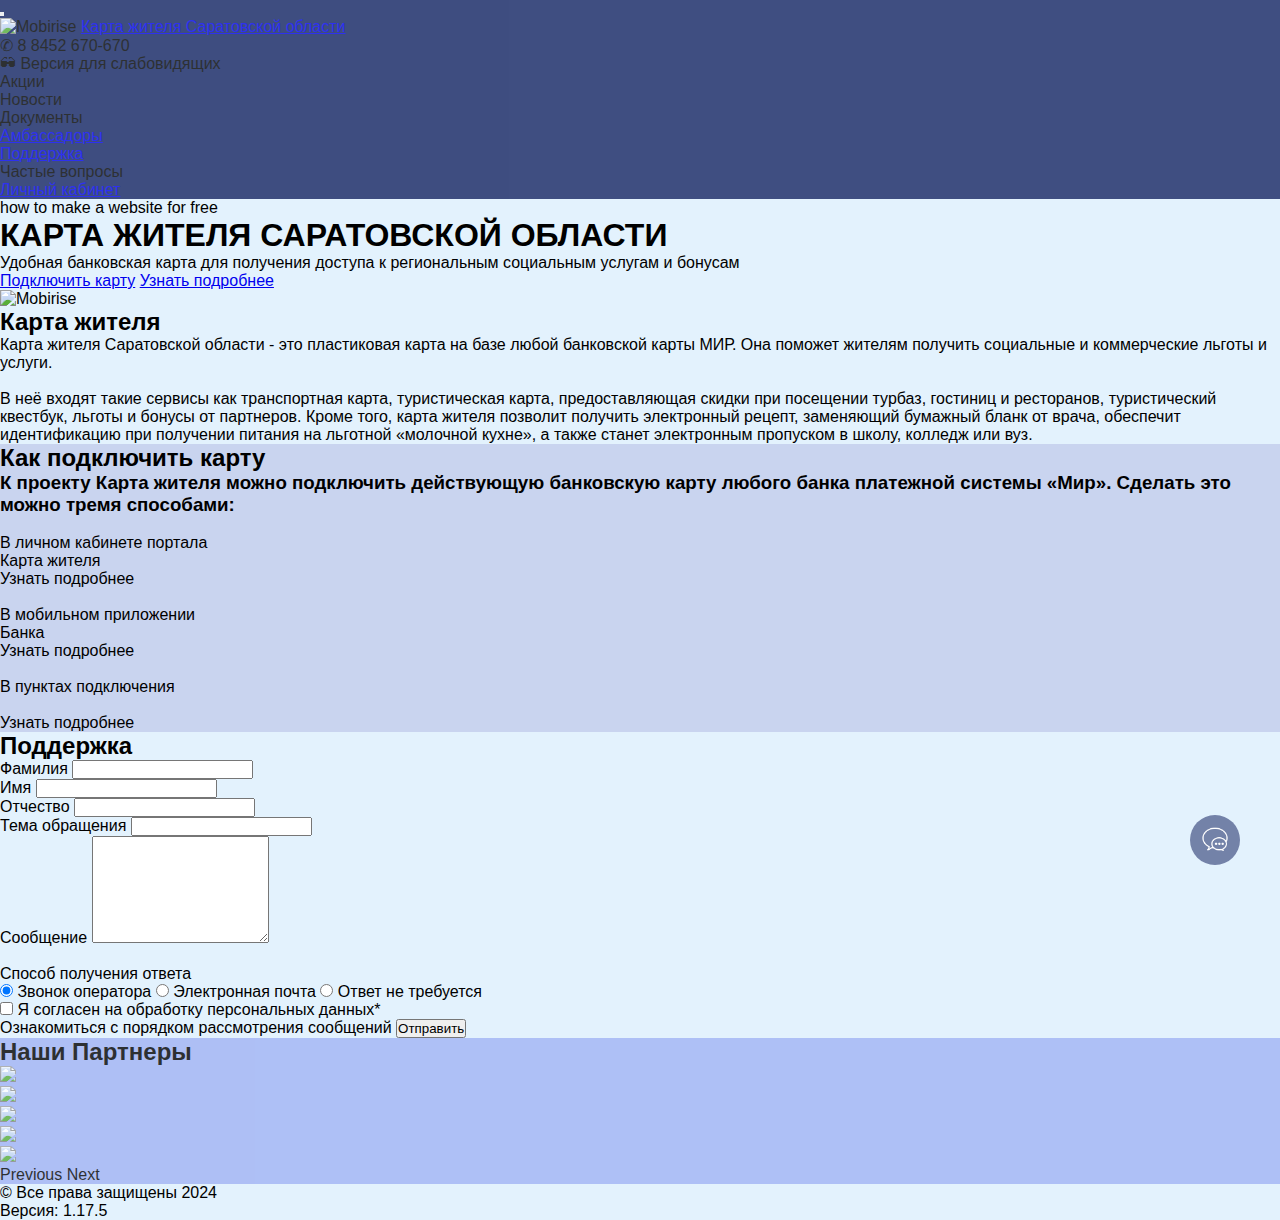
==== index.html @ f254641c "Add files via upload" ====
<!DOCTYPE html>
<html>

<head>
    <!-- Site made with Mobirise Website Builder v4.3.0, https://mobirise.com -->
    <meta charset="UTF-8">
    <meta http-equiv="X-UA-Compatible" content="IE=edge">
    <meta name="viewport" content="width=device-width, initial-scale=1">
    <link rel="shortcut icon" href="assets/images/logo2.png" type="image/x-icon">
    <meta name="description" content="">
    <title>Карта жителя Саратовской области</title>
    <link rel="stylesheet" href="assets/web/assets/mobirise-icons-bold/mobirise-icons-bold.css">
    <link rel="stylesheet" href="assets/web/assets/mobirise-icons/mobirise-icons.css">
    <link rel="stylesheet" href="assets/tether/tether.min.css">
    <link rel="stylesheet" href="assets/bootstrap/css/bootstrap.min.css">
    <link rel="stylesheet" href="assets/bootstrap/css/bootstrap-grid.min.css">
    <link rel="stylesheet" href="assets/bootstrap/css/bootstrap-reboot.min.css">
    <link rel="stylesheet" href="assets/dropdown/css/style.css">
    <link rel="stylesheet" href="assets/animate.css/animate.min.css">
    <link rel="stylesheet" href="assets/socicon/css/styles.css">
    <link rel="stylesheet" href="assets/theme/css/style.css">
    <link rel="stylesheet" href="assets/mobirise/css/mbr-additional.css" type="text/css">

    <meta charset="UTF-8">
    <meta name="viewport" content="width=device-width, initial-scale=1.0">
    <title>Document</title>
    <link rel="stylesheet" href="ChatbotStyle.css">
    <script src="ChatbotScript.js" defer></script>

</head>

<body>



    <section class="menu cid-qvQuOC5dxP" once="menu" id="menu1-d" data-rv-view="122" >


        <nav class="navbar navbar-expand beta-menu navbar-dropdown align-items-center navbar-fixed-top navbar-toggleable-sm transparent" style="opacity: 0.8; background-color: rgba(3, 18, 83, 0.918);">
            <button class="navbar-toggler navbar-toggler-right" type="button" data-toggle="collapse" data-target="#navbarSupportedContent" aria-controls="navbarSupportedContent" aria-expanded="false" aria-label="Toggle navigation">
            <div class="hamburger" >
                <span></span>
                <span></span>
                <span></span>
                <span></span>
            </div>
        </button>
            <div class="menu-logo" >
                <div class="navbar-brand">
                    <span class="navbar-logo">
                    <a>
                         <img src="assets/images/logo2.png" alt="Mobirise" media-simple="true" style="height: 3.8rem;">
                    </a>
                </span>
                    <span class="navbar-caption-wrap"><a class="navbar-caption text-white display-4" href="index.html">
                        Карта жителя Саратовской области 
                    </a></span>
                </div>
            </div>
            <div class="collapse navbar-collapse" id="navbarSupportedContent">
                <ul class="navbar-nav nav-dropdown" data-app-modern-menu="true">
                    <li class="nav-item">
                        <a class="nav-link link text-white display-4">
                        
                            ✆ 8 8452 670-670
                    </a>
                    </li>
                    <li class="nav-item">
                        <a class="nav-link link text-white display-4">
                        
                            🕶 Версия для слабовидящих
                    </a>
                    </li>
                    <li class="nav-item">
                        <a class="nav-link link text-white display-4">
                        
                        Акции
                    </a>
                    </li>
                    <li class="nav-item">
                        <a class="nav-link link text-white display-4">
                        
                        Новости
                    </a>
                    </li>


                    <li class="nav-item">
                    <a class="nav-link link text-white display-4">
                        
                        Документы
                    </a>
                    </li>
                    <li class="nav-item">
                    <a class="nav-link link text-white display-4" href="index-ambassador.html">
                        
                        Амбассадоры
                    </a>
                    </li>
                    <li class="nav-item">
                    <a class="nav-link link text-white display-4" href="index.html#form1-8">
                        
                        Поддержка
                    </a>
                    </li>
                    <li class="nav-item">
                        <a class="nav-link link text-white display-4">
                            
                            Частые вопросы
                        </a>
                        </li>

                </ul>
                <div class="navbar-buttons mbr-section-btn"><a class="btn btn-sm btn-white display-4" href="index1.html">
                    
                    Личный кабинет
                </a></div>
            </div>
        </nav>
    </section>

    <section class="engine"><a>how to make a website for free</a></section>
    <section class="cid-qvQeFy23Ch mbr-fullscreen mbr-parallax-background" id="header2-0" data-rv-view="124">



        <div class="mbr-overlay" style="opacity: 0.5; background-color: rgba(6, 28, 226, 0.295);"></div>

        <div class="container align-center">
            <div class="row justify-content-md-center">
                <div class="mbr-white col-md-10">
                    <h1 class="mbr-section-title mbr-bold pb-3 mbr-fonts-style display-1">КАРТА ЖИТЕЛЯ САРАТОВСКОЙ ОБЛАСТИ&nbsp;</h1>

                    <p class="mbr-text pb-3 mbr-fonts-style display-5">
                        Удобная банковская карта для получения доступа к региональным социальным услугам и бонусам</p>
                    <div class="mbr-section-btn"><a class="btn btn-md btn-white display-4 nav-link link" href="index.html#testimonials1-6">Подключить карту</a>
                        <a class="btn btn-md btn-white-outline display-4 nav-link link mbr-black text-white display-4" href="index.html#features1-1">Узнать подробнее</a></div>
                </div>
            </div>
        </div>

        <div class="mbr-arrow-1 hidden-sm-down " aria-hidden="true">
            <a href="#features1-1">
                <i class="mbri-down mbr-iconfont"></i>
            </a>
        </div>
    </section>

    <section class="features1 cid-qvQeKADmXz" id="features1-1" data-rv-view="127">




        <div class="container">
            <div class="media-container-row">

                <div class="card p-0 col-12 col-md-6 col-lg-6">
                    <div class="mbr-figure" style="width: 50%;"></div>
                    <img src="assets/images/marjorie-bertrand-107601-2000x3000_1.jpg" alt="Mobirise" title="" media-simple="true">
                </div>
                <div class="card-box">
                    <h2 class="card-title pt-0 mbr-fonts-style mbr-black align-center display-2"><strong>Карта жителя</strong> </h2>
                    <p class="mbr-text mbr-fonts-style display-4">
                        Карта жителя Саратовской области - это пластиковая карта на базе любой банковской карты МИР. Она поможет жителям получить социальные и коммерческие льготы и услуги.
                        <br> <br> В неё входят такие сервисы как транспортная карта, туристическая карта, предоставляющая скидки при посещении турбаз, гостиниц и ресторанов, туристический квестбук, льготы и бонусы от партнеров. Кроме того, карта жителя
                        позволит получить электронный рецепт, заменяющий бумажный бланк от врача, обеспечит идентификацию при получении питания на льготной «молочной кухне», а также станет электронным пропуском в школу, колледж или вуз.&nbsp;</p>
                </div>
            </div>



        </div>

        </div>

    </section>



    <section class="testimonials1 cid-qvQfGWW3Zl" id="testimonials1-6" data-rv-view="142" style="background-color: rgba(34, 14, 143, 0.13);">




        <div class="container" >
            <div class="media-container-row">
                <div class="title col-12 align-center">
                    <h2 class="pb-3 mbr-fonts-style display-2 text-black">
                        Как подключить карту</h2>
                    <h3 class="mbr-section-subtitle mbr-light pb-3 mbr-fonts-style display-5">К проекту <strong>Карта жителя</strong> можно подключить действующую банковскую карту любого банка платежной системы <strong>«Мир»</strong>. Сделать это можно тремя способами:</h3>
                </div>
            </div>
        </div>

        <div class="container pt-0 mt-0">
            <div class="media-container-row">
                <div class="mbr-testimonial p-3 align-center col-12 col-md-6 col-lg-4">
                    <div class="panel-item p-0">
                        <div class="card-block">
                            <div class="testimonial-photo">
                                <img src="assets/images/catarina-carvalho-344974-1000x1000.jpg" alt="" title="" media-simple="true">
                            </div>
                            <p class="mbr-text mbr-fonts-style display-7">
                                В личном кабинете портала <br> Карта жителя 
                            </p>
                        </div>
                        <div class="card-footer">
                            <div class="mbr-author-name mbr-bold mbr-fonts-style display-7">
                                Узнать подробнее
                            </div>

                        </div>
                    </div>
                </div>

                <div class="mbr-testimonial p-3 align-center col-12 col-md-6 col-lg-4">
                    <div class="panel-item p-0">
                        <div class="card-block">
                            <div class="testimonial-photo">
                                <img src="assets/images/user-review-1000x1000.jpg" alt="" title="" media-simple="true">
                            </div>
                            <p class="mbr-text mbr-fonts-style display-7">
                                В мобильном приложении <br> Банка
                            </p>
                        </div>
                        <div class="card-footer">
                            <div class="mbr-author-name mbr-bold mbr-fonts-style display-7">
                                Узнать подробнее
                            </div>

                        </div>
                    </div>
                </div>

                <div class="mbr-testimonial p-3 align-center col-12 col-md-6 col-lg-4">
                    <div class="panel-item p-0">
                        <div class="card-block">
                            <div class="testimonial-photo">
                                <img src="assets/images/user-review2-1000x1000.jpg" alt="" title="" media-simple="true">
                            </div>
                            <p class="mbr-text mbr-fonts-style display-7">
                                В пунктах подключения<br><br>
                            </p>
                        </div>
                        <div class="card-footer">
                            <div class="mbr-author-name mbr-bold mbr-fonts-style display-7">
                                Узнать подробнее
                            </div>

                        </div>
                    </div>
                </div>






            </div>
        </div>
    </section>

    

    <section class="mbr-section form1 cid-qvQfSvxWiS" id="form1-8" data-rv-view="159">




        <div class="container text-black">
            <div class="row justify-content-center">
                <div class="title col-12 col-lg-8">
                    <h2 class="mbr-section-title align-center pb-3 mbr-fonts-style display-2">
                        Поддержка
                    </h2>
                    
                </div>
            </div>
        </div>
        <div class="container text-black">
            <div class="row justify-content-center">
                <div class="media-container-column col-lg-8" data-form-type="formoid">
                    <div data-form-alert="" hidden="">Запрос успешно отправлен</div>

                    <form class="mbr-form" action="" method="post" data-form-title="Mobirise Form"><input type="hidden" data-form-email="true" value="foAAZ1PvVylaHxYQczzYYt+tTWD/7ufXgiZe5MbkmHKj92erQPnAwFxUYXC9pjjnBlz8Lazp2evtZX01Dwvw5/srW/CSHbHFmaMJntLjwTji+vuFy3jyjhgn56aHo1ak">
                        <div class="row row-sm-offset">
                            <div class="col-md-4 multi-horizontal" data-for="name">
                                <div class="form-group">
                                    <label class="form-control-label mbr-fonts-style display-7" for="name-form1-8">Фамилия</label>
                                    <input type="text" class="form-control" name="name" data-form-field="Name" required="" id="name-form1-8">
                                </div>
                            </div>
                            <div class="col-md-4 multi-horizontal" data-for="name">
                                <div class="form-group">
                                    <label class="form-control-label mbr-fonts-style display-7" for="name-form1-8">Имя</label>
                                    <input type="text" class="form-control" name="name" data-form-field="Name" required="" id="name-form1-8">
                                </div>
                            </div>
                            <div class="col-md-4 multi-horizontal" data-for="name">
                                <div class="form-group">
                                    <label class="form-control-label mbr-fonts-style display-7" for="name-form1-8">Отчество</label>
                                    <input type="text" class="form-control" name="name" data-form-field="Name" required="" id="name-form1-8">
                                </div>
                            </div>
                            <div class="col-md-4 multi-horizontal" data-for="name">
                                <div class="form-group">
                                    <label class="form-control-label mbr-fonts-style display-7" for="name-form1-8">Тема обращения</label>
                                    <input type="text" class="form-control" name="name" data-form-field="Name" required="" id="name-form1-8">
                                </div>
                            </div>
                            
                            

                        </div>
                        <div class="form-group" data-for="message">
                            <label class="form-control-label mbr-fonts-style display-7" for="message-form1-8">Сообщение</label>
                            <textarea type="text" class="form-control" name="message" rows="7" data-form-field="Message" id="message-form1-8"></textarea>
                        </div>
                        <p class="mbr-text mbr-fonts-style display-7 ">
                            <br>Способ получения ответа 
                        </p>
                        <!--<div class="col-md-4 multi-horizontal" data-for="email">
                            <div class="form-group">
                                <label class="form-control-label mbr-fonts-style display-7" for="email-form1-8">e-mail</label>
                                <input type="email" class="form-control" name="email" data-form-field="Email" required="" id="email-form1-8">
                            </div>
                        </div>-->
                        
                        
                        <div class="form_radio">
                                
                            <input id="radio-1" type="radio" name="radio" value="1" checked>
                            <label for="radio-1 mbr-text mbr-fonts-style display-7 col-lg-8 font-style: normal font-weight: 400">Звонок оператора</label>
                        
                            
                            <input id="radio-2" type="radio" name="radio" value="2">
                            <label for="radio-2">Электронная почта</label>
                        
                            <input id="radio-3" type="radio" name="radio" value="3">
                            <label for="radio-3">Ответ не требуется</label>
                        </div>
                        <input type="checkbox" class="custom-checkbox" id="happy" name="happy" value="yes">
                        
                        
                        <label for="happy">Я согласен на обработку персональных данных*<br>
                            Ознакомиться с порядком рассмотрения сообщений</label>

                            
                        <span class="input-group-btn">
                            <button href="" type="submit" class="btn btn-primary btn-form display-4">Отправить</button>
                        </span>


                    </form>
                </div>
            </div>
        </div>
    </section>

    <section class="clients cid-qvQfKA3Kov" id="clients-7" style="opacity: 0.8; background-color: rgba(6, 28, 226, 0.295);">



        <div class="container mb-5">
            <div class="media-container-row">
                <div class="col-12 align-center">
                    <h2 class="mbr-section-title pb-3 mbr-fonts-style display-2 text-black" > 
                        Наши <strong>Партнеры</strong></h2>
                    
                </div>
            </div>
        </div>

        <div class="container">
            <div class="carousel slide" data-ride="carousel" role="listbox">
                <div class="carousel-inner" data-visible="5">





                    <div class="carousel-item ">
                        <div class="media-container-row">
                            <div class="col-md-12">
                                <div class="wrap-img ">
                                    <img src="assets/images/1.png" class="img-responsive clients-img" media-simple="true">
                                </div>
                            </div>
                        </div>
                    </div>
                    <div class="carousel-item ">
                        <div class="media-container-row">
                            <div class="col-md-12">
                                <div class="wrap-img ">
                                    <img src="assets/images/2.png" class="img-responsive clients-img" media-simple="true">
                                </div>
                            </div>
                        </div>
                    </div>
                    <div class="carousel-item ">
                        <div class="media-container-row">
                            <div class="col-md-12">
                                <div class="wrap-img ">
                                    <img src="assets/images/3.png" class="img-responsive clients-img" media-simple="true">
                                </div>
                            </div>
                        </div>
                    </div>
                    <div class="carousel-item ">
                        <div class="media-container-row">
                            <div class="col-md-12">
                                <div class="wrap-img ">
                                    <img src="assets/images/4.png" class="img-responsive clients-img" media-simple="true">
                                </div>
                            </div>
                        </div>
                    </div>
                    <div class="carousel-item ">
                        <div class="media-container-row">
                            <div class="col-md-12">
                                <div class="wrap-img ">
                                    <img src="assets/images/5.png" class="img-responsive clients-img" media-simple="true">
                                </div>
                            </div>
                        </div>
                    </div>
                </div>
                <div class="carousel-controls">
                    <a data-app-prevent-settings="" class="carousel-control carousel-control-prev" role="button" data-slide="prev">
                        <span aria-hidden="true" class="mbri-left mbr-iconfont"></span>
                        <span class="sr-only">Previous</span>
                    </a>
                    <a data-app-prevent-settings="" class="carousel-control carousel-control-next" role="button" data-slide="next">
                        <span aria-hidden="true" class="mbri-right mbr-iconfont"></span>
                        <span class="sr-only">Next</span>
                    </a>
                </div>
            </div>
        </div>
    </section>

    
    <section once="" class="cid-qvQfX8F0kh" id="footer6-a" data-rv-view="167">





        <div class="container">
            <div class="media-container-row align-center mbr-white">
                <div class="col-12">
                    <p class="mbr-text mb-0 mbr-fonts-style display-7">
                        © Все права защищены 2024
                        <br>Версия: 1.17.5
                    </p>
                </div>
            </div>
        </div>
    </section>


    <script src="assets/web/assets/jquery/jquery.min.js"></script>
    <script src="assets/tether/tether.min.js"></script>
    <script src="assets/popper/popper.min.js"></script>
    <script src="assets/bootstrap/js/bootstrap.min.js"></script>
    <script src="assets/dropdown/js/script.min.js"></script>
    <script src="assets/touch-swipe/jquery.touch-swipe.min.js"></script>
    <script src="assets/viewport-checker/jquery.viewportchecker.js"></script>
    <script src="assets/smooth-scroll/smooth-scroll.js"></script>
    <script src="assets/bootstrap-carousel-swipe/bootstrap-carousel-swipe.js"></script>
    <script src="assets/social-likes/social-likes.js"></script>
    <script src="assets/jarallax/jarallax.min.js"></script>
    <script src="assets/theme/js/script.js"></script>
    <script src="assets/formoid/formoid.min.js"></script>


    <input name="animation" type="hidden">

    <button class="chatbot-toggler">
        <span class="material-symbols-outlined-1">
            <img src="иконка_сообщения.png" alt="">
        </span>
        <span class="material-symbols-outlined-1">
            <img src="крестик.png" alt="">
        </span>
    </button>
    <div class="chatbot">
        <header>
            <h4>Chatbot</h4>
            <span class="close-btn material-symbols-outlined-1">
                <img src="стрелка.png" alt="">
                
            </span>
        </header>
        <ul class="chatbox">
            <li class="chat incoming">
                <span class="material-symbols-outlined">
                    <img src="бот.png" alt="">
                </span>
                <p class="p">
                    Привет!
                    <br><span>Я - чат-бот помощник Карты жителя Саратовской области.</span>
                    <br><span>Ты можешь задать мне эти вопросы и я с радостью отвечу на каждый из них:</span>
                    <br><span class="v1">1. Что такое карта жителя?</span>
                    <br><span class="v2">2. Как оформить карту жителя?</span>
                    <br><span class="v3">3. Что такое амбассадорство?</span>
                    <br><span class="v4">4. Что такое квестбук?</span>
                    <br><span class="v5">5. Что такое система челленджей?</span>
                    <br><span class="v6">6. Как войти в личный кабинет?</span>
                    <br><span class="v7">7. Что делать если не получается войти в систему?</span>
                    <br><span class="v8">8. Где посмотеть мой рейтинг в амбассадорах?</span>
                    <br><span class="v9s">9. Как добавить свой маршрут на квестбук?</span> <br>
                </p>
            </li>
        </ul>
        <div class="chat-input">
            <textarea placeholder="Введите сообщения..." required></textarea>
            <span class="send-btn" class="material-symbols-outlined">
                <img src="самолетик.png" alt="">
                send
            </span>
        </div>
    </div>
</body>

</html>
---- ChatbotStyle.css ----
* {
    margin: 0;
    padding: 0;
    box-sizing: border-box;
    font-family: "Poppins", sans-serif;
}

body {
    background-color: #E3F2FD;
}

.chatbot-toggler {
    position: fixed;
    right: 40px;
    bottom: 35px;
    height: 50px;
    width: 50px;
    background: #03125380;
    color: #fff;
    align-items: center;
    display: flex;
    justify-content: center;
    border: none;
    outline: none;
    cursor: pointer;
    border-radius: 50%;
    transition: all 0.2s ease;
}

.show-chatbot .chatbot-toggler {
    transform: rotate(90deg);
}

.chatbot-toggler span {
    position: absolute;
}

.show-chatbot .chatbot-toggler span:first-child,
.chatbot-toggler span:last-child {
    opacity: 0;
}

.show-chatbot .chatbot-toggler span:last-child {
    opacity: 1;
}

.chatbot {
    position: fixed;
    right: 40px;
    bottom: 100px;
    width: 400px;
    transform: scale(0.5);
    opacity: 0;
    pointer-events: none;
    overflow: hidden;
    background: #fff;
    border-radius: 15px;
    transform-origin: bottom right;
    box-shadow: 0 0 128px 0 rgda(0, 0, 0, 0.1), 0 32px 64px -48px rgba(0, 0, 0, 0.5);
    transition: all 0.1s ease;
}

.show-chatbot .chatbot {
    transform: scale(1);
    opacity: 1;
    pointer-events: auto;
}

.chatbot header {
    background: #031253b0;
    padding: 16px 0;
    text-align: center;
    position: relative;
}

.chatbot header h4 {
    color: #fff;
    font-size: 1.4rem;
}

.chatbot header span {
    position: absolute;
    right: 20px;
    top: 50%;
    color: #fff;
    cursor: pointer;
    display: none;
    transform: translateY(-50%);
}

.chatbot .chatbox {
    height: 400px;
    overflow-y: auto;
    padding: 30px 20px 100px;
}

.chatbot .chat {
    display: flex;
}

.chatbox .incoming span {
    height: 32px;
    width: 32px;
    color: #080000;
    align-self: flex-end;
    background: #f2f2f2;
    text-align: center;
    line-height: 32px;
    border-radius: 4px;
    margin: 0 10px 7px 0;
}

.chatbox .outgoing {
    margin: 20px 0;
    justify-content: flex-end;
}

.chatbot .chat p {
    color: #fff;
    max-width: 75%;
    white-space: pre-wrap;
    font-size: 0.95rem;
    padding: 12px 16px;
    border-radius: 10px 10px 0 10px;
    background: #031253b0;
}

.chatbot .chat p.error {
    color: #721c24;
    background: #f8d7da;
}

.chatbox .incoming p {
    color: #000;
    background: #f2f2f2;
    border-radius: 10px 10px 10px 0;
}

.chatbot .chat-input {
    position: absolute;
    bottom: 0;
    width: 100%;
    display: flex;
    gap: 5px;
    background: #fff;
    padding: 5px 20px;
    border-top: 1px solid #ccc;
}

.material-symbols-outlined img {
    background-color: #031253b0;
    width: 30px;
    height: 30px;
}

.material-symbols-outlined-1 img {
    width: 30px;
    height: 30px;
}

.chat-input textarea {
    height: 55px;
    width: 100%;
    border: none;
    outline: none;
    max-height: 180px;
    font-size: 0.95rem;
    resize: none;
    padding: 16px 15px 16px 0;
}

.chat-input span {
    align-self: flex-end;
    height: 55px;
    line-height: 55px;
    color: #a0abddb0;
    font-size: 1.35rem;
    cursor: pointer;
    visibility: hidden;
}

.chat-input textarea:valid~span {
    visibility: visible;
}

.chatbot header span {
    display: block;
}

@media(max-width: 490px) {
    .chatbot {
        right: 0;
        bottom: 0;
        width: 100%;
        height: 100%;
        border-radius: 0;
    }
    .chatbot .chatbox {
        height: 90%;
    }
    .chatbot header span {
        display: block;
    }
}
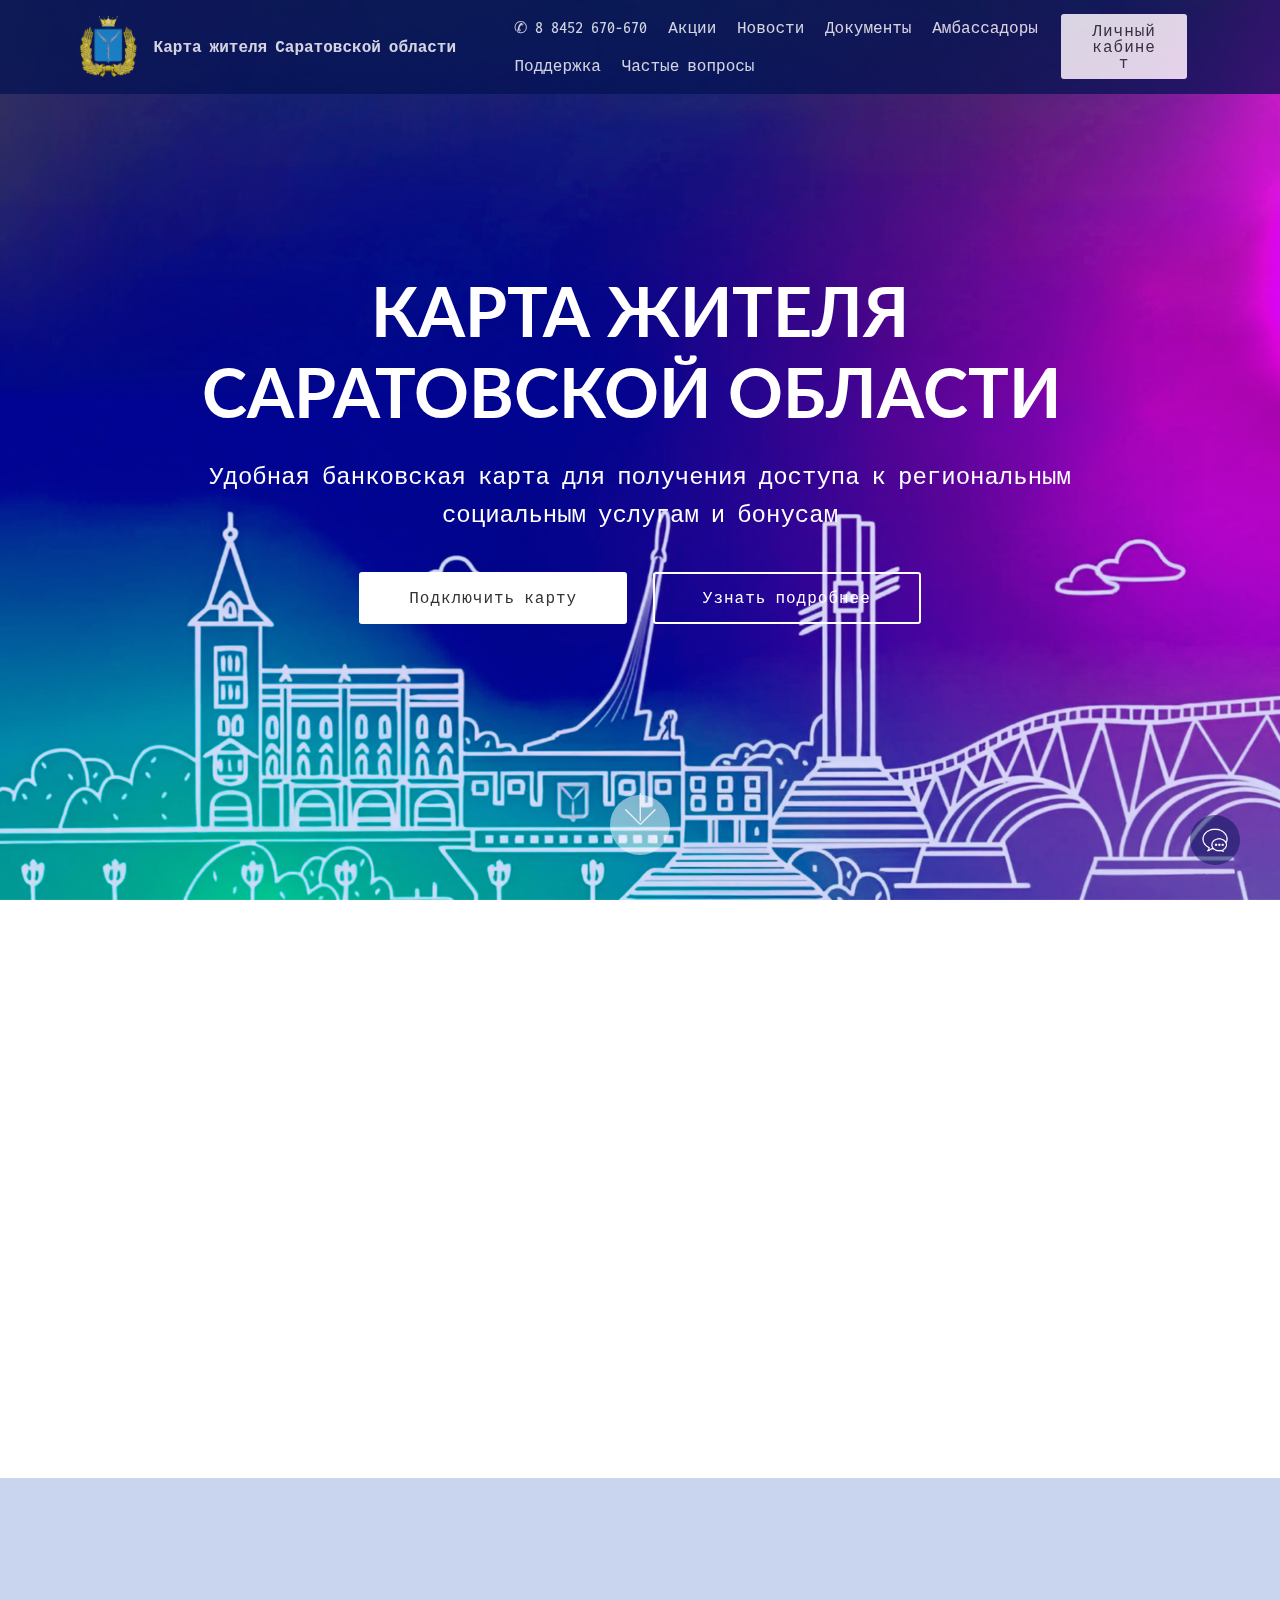
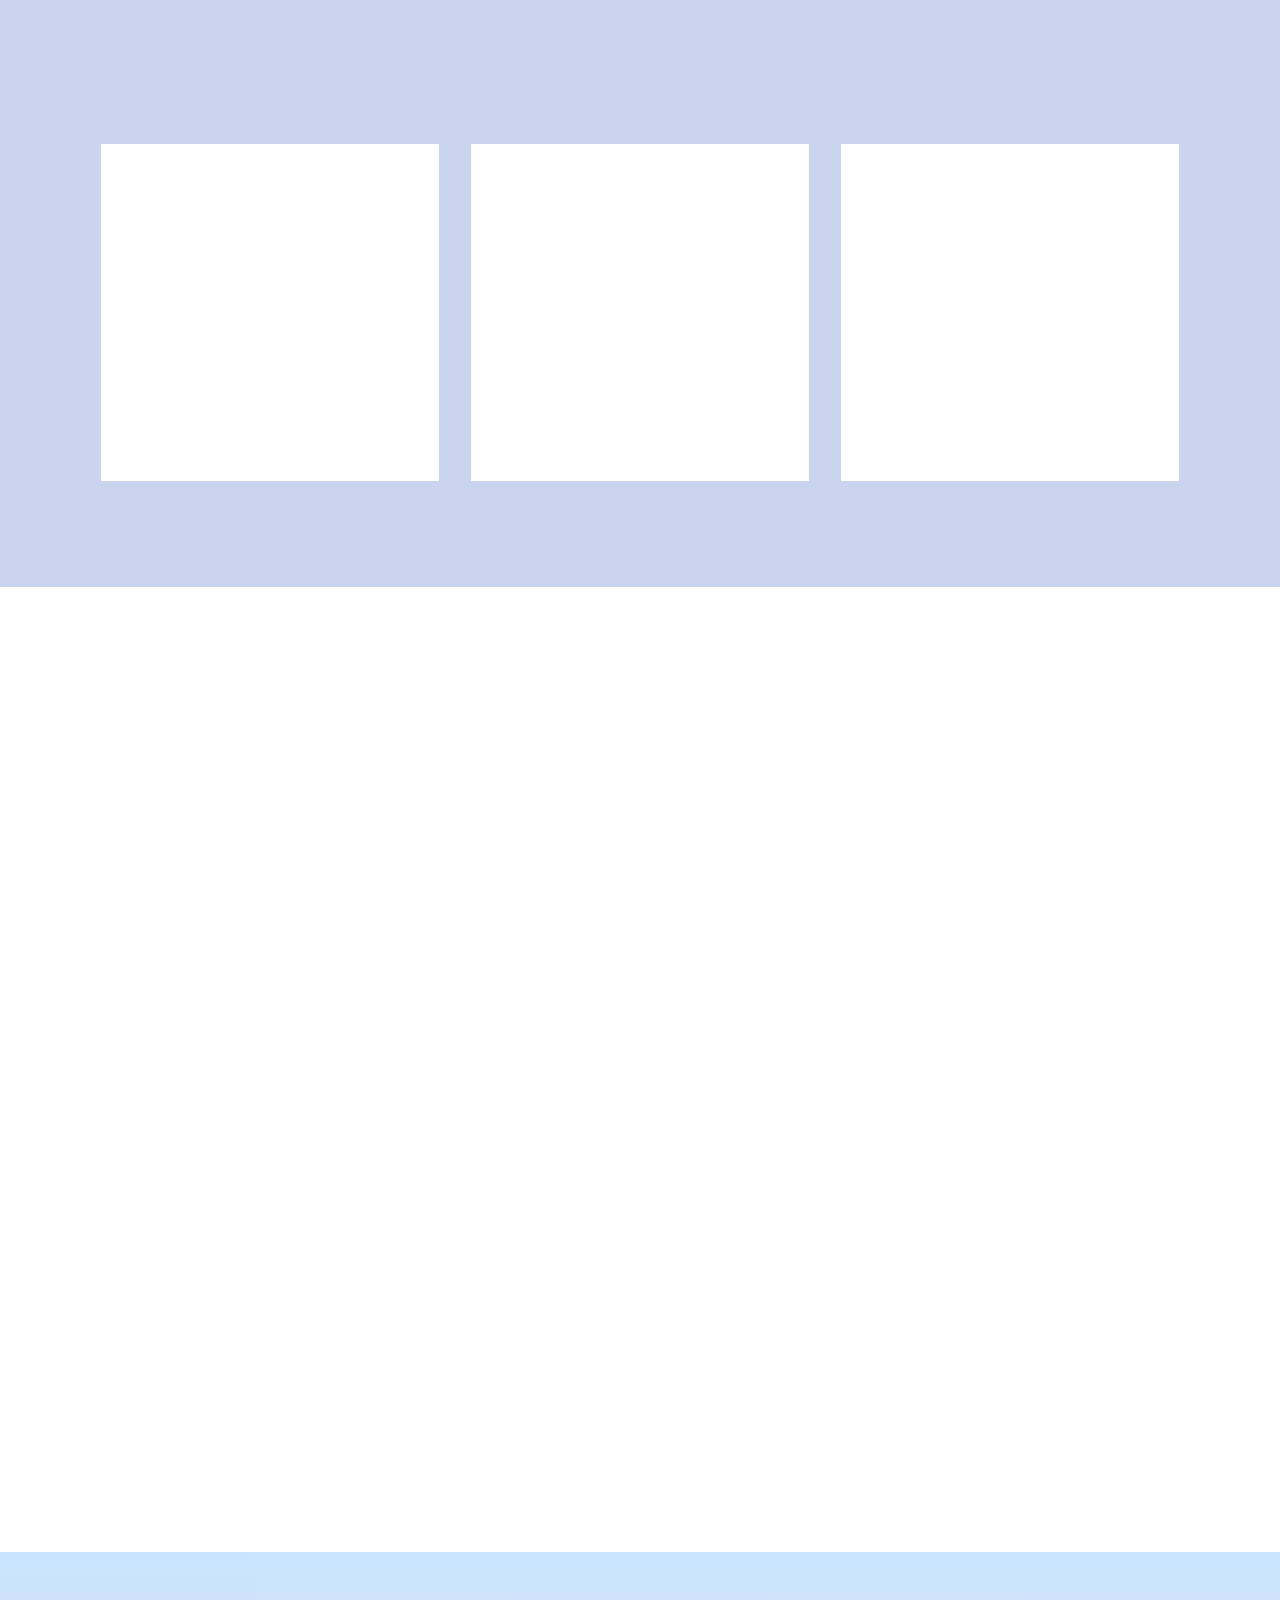
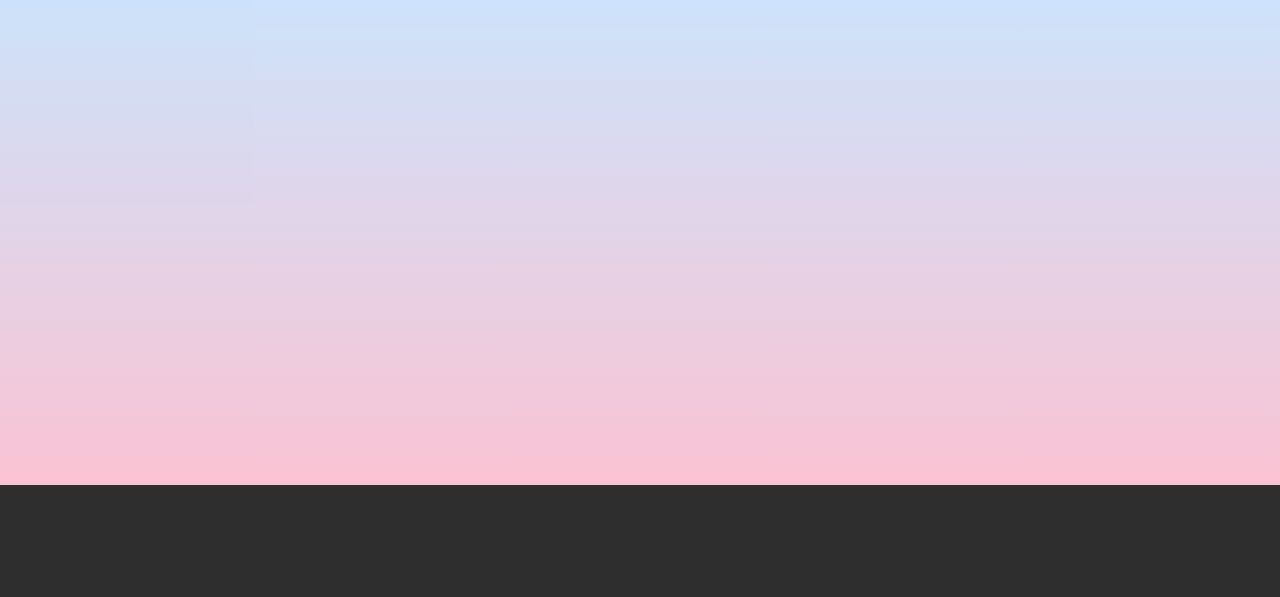
==== commit 17b198ac: "Add files via upload" ====
--- a/index.html
+++ b/index.html
@@ -63,12 +63,6 @@
                         <a class="nav-link link text-white display-4">
                         
                             ✆ 8 8452 670-670
-                    </a>
-                    </li>
-                    <li class="nav-item">
-                        <a class="nav-link link text-white display-4">
-                        
-                            🕶 Версия для слабовидящих
                     </a>
                     </li>
                     <li class="nav-item">
--- a/assets/web/assets/mobirise-icons-bold/mobirise-icons-bold.css
+++ b/assets/web/assets/mobirise-icons-bold/mobirise-icons-bold.css
@@ -0,0 +1,476 @@
+@font-face {
+  font-family: 'mobirise-icons-bold';
+  src:  url('mobirise-icons-bold.eot?m1l4yr');
+  src:  url('mobirise-icons-bold.eot?m1l4yr#iefix') format('embedded-opentype'),
+    url('mobirise-icons-bold.ttf?m1l4yr') format('truetype'),
+    url('mobirise-icons-bold.woff?m1l4yr') format('woff'),
+    url('mobirise-icons-bold.svg?m1l4yr#mobirise-icons-bold') format('svg');
+  font-weight: normal;
+  font-style: normal;
+}
+
+[class^="mbrib-"], [class*="mbrib-"] {
+  /* use !important to prevent issues with browser extensions that change fonts */
+  font-family: 'mobirise-icons-bold' !important;
+  speak: none;
+  font-style: normal;
+  font-weight: normal;
+  font-variant: normal;
+  text-transform: none;
+  line-height: 1;
+
+  /* Better Font Rendering =========== */
+  -webkit-font-smoothing: antialiased;
+  -moz-osx-font-smoothing: grayscale;
+}
+
+.mbrib-add-submenu:before {
+  content: "\e900";
+}
+.mbrib-alert:before {
+  content: "\e901";
+}
+.mbrib-align-center:before {
+  content: "\e902";
+}
+.mbrib-align-justify:before {
+  content: "\e903";
+}
+.mbrib-align-left:before {
+  content: "\e904";
+}
+.mbrib-align-right:before {
+  content: "\e905";
+}
+.mbrib-android:before {
+  content: "\e906";
+}
+.mbrib-apple:before {
+  content: "\e907";
+}
+.mbrib-arrow-down:before {
+  content: "\e908";
+}
+.mbrib-arrow-next:before {
+  content: "\e909";
+}
+.mbrib-arrow-prev:before {
+  content: "\e90a";
+}
+.mbrib-arrow-up:before {
+  content: "\e90b";
+}
+.mbrib-bold:before {
+  content: "\e90c";
+}
+.mbrib-bookmark:before {
+  content: "\e90d";
+}
+.mbrib-bootstrap:before {
+  content: "\e90e";
+}
+.mbrib-briefcase:before {
+  content: "\e90f";
+}
+.mbrib-browse:before {
+  content: "\e910";
+}
+.mbrib-bulleted-list:before {
+  content: "\e911";
+}
+.mbrib-calendar:before {
+  content: "\e912";
+}
+.mbrib-camera:before {
+  content: "\e913";
+}
+.mbrib-cart-add:before {
+  content: "\e914";
+}
+.mbrib-cart-full:before {
+  content: "\e915";
+}
+.mbrib-cash:before {
+  content: "\e916";
+}
+.mbrib-change-style:before {
+  content: "\e917";
+}
+.mbrib-chat:before {
+  content: "\e918";
+}
+.mbrib-clock:before {
+  content: "\e919";
+}
+.mbrib-close:before {
+  content: "\e91a";
+}
+.mbrib-cloud:before {
+  content: "\e91b";
+}
+.mbrib-code:before {
+  content: "\e91c";
+}
+.mbrib-contact-form:before {
+  content: "\e91d";
+}
+.mbrib-credit-card:before {
+  content: "\e91e";
+}
+.mbrib-cursor-click:before {
+  content: "\e91f";
+}
+.mbrib-cust-feedback:before {
+  content: "\e920";
+}
+.mbrib-database:before {
+  content: "\e921";
+}
+.mbrib-delivery:before {
+  content: "\e922";
+}
+.mbrib-desktop:before {
+  content: "\e923";
+}
+.mbrib-devices:before {
+  content: "\e924";
+}
+.mbrib-down:before {
+  content: "\e925";
+}
+.mbrib-download:before {
+  content: "\e926";
+}
+.mbrib-drag-n-drop:before {
+  content: "\e927";
+}
+.mbrib-drag-n-drop2:before {
+  content: "\e928";
+}
+.mbrib-edit:before {
+  content: "\e929";
+}
+.mbrib-edit2:before {
+  content: "\e92a";
+}
+.mbrib-error:before {
+  content: "\e92b";
+}
+.mbrib-extension:before {
+  content: "\e92c";
+}
+.mbrib-features:before {
+  content: "\e92d";
+}
+.mbrib-file:before {
+  content: "\e92e";
+}
+.mbrib-flag:before {
+  content: "\e92f";
+}
+.mbrib-folder:before {
+  content: "\e930";
+}
+.mbrib-gift:before {
+  content: "\e931";
+}
+.mbrib-github:before {
+  content: "\e932";
+}
+.mbrib-globe-2:before {
+  content: "\e933";
+}
+.mbrib-globe:before {
+  content: "\e934";
+}
+.mbrib-growing-chart:before {
+  content: "\e935";
+}
+.mbrib-hearth:before {
+  content: "\e936";
+}
+.mbrib-help:before {
+  content: "\e937";
+}
+.mbrib-home:before {
+  content: "\e938";
+}
+.mbrib-hot-cup:before {
+  content: "\e939";
+}
+.mbrib-idea:before {
+  content: "\e93a";
+}
+.mbrib-image-gallery:before {
+  content: "\e93b";
+}
+.mbrib-image-slider:before {
+  content: "\e93c";
+}
+.mbrib-info:before {
+  content: "\e93d";
+}
+.mbrib-italic:before {
+  content: "\e93e";
+}
+.mbrib-key:before {
+  content: "\e93f";
+}
+.mbrib-laptop:before {
+  content: "\e940";
+}
+.mbrib-layers:before {
+  content: "\e941";
+}
+.mbrib-left-right:before {
+  content: "\e942";
+}
+.mbrib-left:before {
+  content: "\e943";
+}
+.mbrib-letter:before {
+  content: "\e944";
+}
+.mbrib-like:before {
+  content: "\e945";
+}
+.mbrib-link:before {
+  content: "\e946";
+}
+.mbrib-lock:before {
+  content: "\e947";
+}
+.mbrib-login:before {
+  content: "\e948";
+}
+.mbrib-logout:before {
+  content: "\e949";
+}
+.mbrib-magic-stick:before {
+  content: "\e94a";
+}
+.mbrib-map-pin:before {
+  content: "\e94b";
+}
+.mbrib-menu:before {
+  content: "\e94c";
+}
+.mbrib-mobile:before {
+  content: "\e94d";
+}
+.mbrib-mobile2:before {
+  content: "\e94e";
+}
+.mbrib-mobirise:before {
+  content: "\e94f";
+}
+.mbrib-more-horizontal:before {
+  content: "\e950";
+}
+.mbrib-more-vertical:before {
+  content: "\e951";
+}
+.mbrib-music:before {
+  content: "\e952";
+}
+.mbrib-new-file:before {
+  content: "\e953";
+}
+.mbrib-numbered-list:before {
+  content: "\e954";
+}
+.mbrib-opened-folder:before {
+  content: "\e955";
+}
+.mbrib-pages:before {
+  content: "\e956";
+}
+.mbrib-paper-plane:before {
+  content: "\e957";
+}
+.mbrib-paperclip:before {
+  content: "\e958";
+}
+.mbrib-photo:before {
+  content: "\e959";
+}
+.mbrib-photos:before {
+  content: "\e95a";
+}
+.mbrib-pin:before {
+  content: "\e95b";
+}
+.mbrib-play:before {
+  content: "\e95c";
+}
+.mbrib-plus:before {
+  content: "\e95d";
+}
+.mbrib-preview:before {
+  content: "\e95e";
+}
+.mbrib-print:before {
+  content: "\e95f";
+}
+.mbrib-protect:before {
+  content: "\e960";
+}
+.mbrib-question:before {
+  content: "\e961";
+}
+.mbrib-quote-left:before {
+  content: "\e962";
+}
+.mbrib-quote-right:before {
+  content: "\e963";
+}
+.mbrib-redo:before {
+  content: "\e964";
+}
+.mbrib-refresh:before {
+  content: "\e965";
+}
+.mbrib-responsive:before {
+  content: "\e966";
+}
+.mbrib-right:before {
+  content: "\e967";
+}
+.mbrib-rocket:before {
+  content: "\e968";
+}
+.mbrib-sad-face:before {
+  content: "\e969";
+}
+.mbrib-sale:before {
+  content: "\e96a";
+}
+.mbrib-save:before {
+  content: "\e96b";
+}
+.mbrib-search:before {
+  content: "\e96c";
+}
+.mbrib-setting:before {
+  content: "\e96d";
+}
+.mbrib-setting2:before {
+  content: "\e96e";
+}
+.mbrib-setting3:before {
+  content: "\e96f";
+}
+.mbrib-share:before {
+  content: "\e970";
+}
+.mbrib-shopping-bag:before {
+  content: "\e971";
+}
+.mbrib-shopping-basket:before {
+  content: "\e972";
+}
+.mbrib-shopping-cart:before {
+  content: "\e973";
+}
+.mbrib-sites:before {
+  content: "\e974";
+}
+.mbrib-smile-face:before {
+  content: "\e975";
+}
+.mbrib-speed:before {
+  content: "\e976";
+}
+.mbrib-star:before {
+  content: "\e977";
+}
+.mbrib-success:before {
+  content: "\e978";
+}
+.mbrib-sun:before {
+  content: "\e979";
+}
+.mbrib-sun2:before {
+  content: "\e97a";
+}
+.mbrib-tablet-vertical:before {
+  content: "\e97b";
+}
+.mbrib-tablet:before {
+  content: "\e97c";
+}
+.mbrib-target:before {
+  content: "\e97d";
+}
+.mbrib-timer:before {
+  content: "\e97e";
+}
+.mbrib-to-ftp:before {
+  content: "\e97f";
+}
+.mbrib-to-local-drive:before {
+  content: "\e980";
+}
+.mbrib-touch-swipe:before {
+  content: "\e981";
+}
+.mbrib-touch:before {
+  content: "\e982";
+}
+.mbrib-trash:before {
+  content: "\e983";
+}
+.mbrib-underline:before {
+  content: "\e984";
+}
+.mbrib-undo:before {
+  content: "\e985";
+}
+.mbrib-unlink:before {
+  content: "\e986";
+}
+.mbrib-unlock:before {
+  content: "\e987";
+}
+.mbrib-up-down:before {
+  content: "\e988";
+}
+.mbrib-up:before {
+  content: "\e989";
+}
+.mbrib-update:before {
+  content: "\e98a";
+}
+.mbrib-upload:before {
+  content: "\e98b";
+}
+.mbrib-user:before {
+  content: "\e98c";
+}
+.mbrib-user2:before {
+  content: "\e98d";
+}
+.mbrib-users:before {
+  content: "\e98e";
+}
+.mbrib-video-play:before {
+  content: "\e98f";
+}
+.mbrib-video:before {
+  content: "\e990";
+}
+.mbrib-watch:before {
+  content: "\e991";
+}
+.mbrib-website-theme:before {
+  content: "\e992";
+}
+.mbrib-wifi:before {
+  content: "\e993";
+}
+.mbrib-windows:before {
+  content: "\e994";
+}
+.mbrib-zoom-out:before {
+  content: "\e995";
+}
--- a/assets/web/assets/mobirise-icons/mobirise-icons.css
+++ b/assets/web/assets/mobirise-icons/mobirise-icons.css
@@ -0,0 +1,476 @@
+@font-face {
+  font-family: 'MobiriseIcons';
+  src:  url('mobirise-icons.eot?spat4u');
+  src:  url('mobirise-icons.eot?spat4u#iefix') format('embedded-opentype'),
+    url('mobirise-icons.ttf?spat4u') format('truetype'),
+    url('mobirise-icons.woff?spat4u') format('woff'),
+    url('mobirise-icons.svg?spat4u#MobiriseIcons') format('svg');
+  font-weight: normal;
+  font-style: normal;
+}
+
+[class^="mbri-"], [class*=" mbri-"] {
+  /* use !important to prevent issues with browser extensions that change fonts */
+  font-family: MobiriseIcons !important;
+  speak: none;
+  font-style: normal;
+  font-weight: normal;
+  font-variant: normal;
+  text-transform: none;
+  line-height: 1;
+
+  /* Better Font Rendering =========== */
+  -webkit-font-smoothing: antialiased;
+  -moz-osx-font-smoothing: grayscale;
+}
+
+.mbri-add-submenu:before {
+  content: "\e900";
+}
+.mbri-alert:before {
+  content: "\e901";
+}
+.mbri-align-center:before {
+  content: "\e902";
+}
+.mbri-align-justify:before {
+  content: "\e903";
+}
+.mbri-align-left:before {
+  content: "\e904";
+}
+.mbri-align-right:before {
+  content: "\e905";
+}
+.mbri-android:before {
+  content: "\e906";
+}
+.mbri-apple:before {
+  content: "\e907";
+}
+.mbri-arrow-down:before {
+  content: "\e908";
+}
+.mbri-arrow-next:before {
+  content: "\e909";
+}
+.mbri-arrow-prev:before {
+  content: "\e90a";
+}
+.mbri-arrow-up:before {
+  content: "\e90b";
+}
+.mbri-bold:before {
+  content: "\e90c";
+}
+.mbri-bookmark:before {
+  content: "\e90d";
+}
+.mbri-bootstrap:before {
+  content: "\e90e";
+}
+.mbri-briefcase:before {
+  content: "\e90f";
+}
+.mbri-browse:before {
+  content: "\e910";
+}
+.mbri-bulleted-list:before {
+  content: "\e911";
+}
+.mbri-calendar:before {
+  content: "\e912";
+}
+.mbri-camera:before {
+  content: "\e913";
+}
+.mbri-cart-add:before {
+  content: "\e914";
+}
+.mbri-cart-full:before {
+  content: "\e915";
+}
+.mbri-cash:before {
+  content: "\e916";
+}
+.mbri-change-style:before {
+  content: "\e917";
+}
+.mbri-chat:before {
+  content: "\e918";
+}
+.mbri-clock:before {
+  content: "\e919";
+}
+.mbri-close:before {
+  content: "\e91a";
+}
+.mbri-cloud:before {
+  content: "\e91b";
+}
+.mbri-code:before {
+  content: "\e91c";
+}
+.mbri-contact-form:before {
+  content: "\e91d";
+}
+.mbri-credit-card:before {
+  content: "\e91e";
+}
+.mbri-cursor-click:before {
+  content: "\e91f";
+}
+.mbri-cust-feedback:before {
+  content: "\e920";
+}
+.mbri-database:before {
+  content: "\e921";
+}
+.mbri-delivery:before {
+  content: "\e922";
+}
+.mbri-desktop:before {
+  content: "\e923";
+}
+.mbri-devices:before {
+  content: "\e924";
+}
+.mbri-down:before {
+  content: "\e925";
+}
+.mbri-download:before {
+  content: "\e989";
+}
+.mbri-drag-n-drop:before {
+  content: "\e927";
+}
+.mbri-drag-n-drop2:before {
+  content: "\e928";
+}
+.mbri-edit:before {
+  content: "\e929";
+}
+.mbri-edit2:before {
+  content: "\e92a";
+}
+.mbri-error:before {
+  content: "\e92b";
+}
+.mbri-extension:before {
+  content: "\e92c";
+}
+.mbri-features:before {
+  content: "\e92d";
+}
+.mbri-file:before {
+  content: "\e92e";
+}
+.mbri-flag:before {
+  content: "\e92f";
+}
+.mbri-folder:before {
+  content: "\e930";
+}
+.mbri-gift:before {
+  content: "\e931";
+}
+.mbri-github:before {
+  content: "\e932";
+}
+.mbri-globe:before {
+  content: "\e933";
+}
+.mbri-globe-2:before {
+  content: "\e934";
+}
+.mbri-growing-chart:before {
+  content: "\e935";
+}
+.mbri-hearth:before {
+  content: "\e936";
+}
+.mbri-help:before {
+  content: "\e937";
+}
+.mbri-home:before {
+  content: "\e938";
+}
+.mbri-hot-cup:before {
+  content: "\e939";
+}
+.mbri-idea:before {
+  content: "\e93a";
+}
+.mbri-image-gallery:before {
+  content: "\e93b";
+}
+.mbri-image-slider:before {
+  content: "\e93c";
+}
+.mbri-info:before {
+  content: "\e93d";
+}
+.mbri-italic:before {
+  content: "\e93e";
+}
+.mbri-key:before {
+  content: "\e93f";
+}
+.mbri-laptop:before {
+  content: "\e940";
+}
+.mbri-layers:before {
+  content: "\e941";
+}
+.mbri-left-right:before {
+  content: "\e942";
+}
+.mbri-left:before {
+  content: "\e943";
+}
+.mbri-letter:before {
+  content: "\e944";
+}
+.mbri-like:before {
+  content: "\e945";
+}
+.mbri-link:before {
+  content: "\e946";
+}
+.mbri-lock:before {
+  content: "\e947";
+}
+.mbri-login:before {
+  content: "\e948";
+}
+.mbri-logout:before {
+  content: "\e949";
+}
+.mbri-magic-stick:before {
+  content: "\e94a";
+}
+.mbri-map-pin:before {
+  content: "\e94b";
+}
+.mbri-menu:before {
+  content: "\e94c";
+}
+.mbri-mobile:before {
+  content: "\e94d";
+}
+.mbri-mobile2:before {
+  content: "\e94e";
+}
+.mbri-mobirise:before {
+  content: "\e94f";
+}
+.mbri-more-horizontal:before {
+  content: "\e950";
+}
+.mbri-more-vertical:before {
+  content: "\e951";
+}
+.mbri-music:before {
+  content: "\e952";
+}
+.mbri-new-file:before {
+  content: "\e953";
+}
+.mbri-numbered-list:before {
+  content: "\e954";
+}
+.mbri-opened-folder:before {
+  content: "\e955";
+}
+.mbri-pages:before {
+  content: "\e956";
+}
+.mbri-paper-plane:before {
+  content: "\e957";
+}
+.mbri-paperclip:before {
+  content: "\e958";
+}
+.mbri-photo:before {
+  content: "\e959";
+}
+.mbri-photos:before {
+  content: "\e95a";
+}
+.mbri-pin:before {
+  content: "\e95b";
+}
+.mbri-play:before {
+  content: "\e95c";
+}
+.mbri-plus:before {
+  content: "\e95d";
+}
+.mbri-preview:before {
+  content: "\e95e";
+}
+.mbri-print:before {
+  content: "\e95f";
+}
+.mbri-protect:before {
+  content: "\e960";
+}
+.mbri-question:before {
+  content: "\e961";
+}
+.mbri-quote-left:before {
+  content: "\e962";
+}
+.mbri-quote-right:before {
+  content: "\e963";
+}
+.mbri-refresh:before {
+  content: "\e964";
+}
+.mbri-responsive:before {
+  content: "\e965";
+}
+.mbri-right:before {
+  content: "\e966";
+}
+.mbri-rocket:before {
+  content: "\e967";
+}
+.mbri-sad-face:before {
+  content: "\e968";
+}
+.mbri-sale:before {
+  content: "\e969";
+}
+.mbri-save:before {
+  content: "\e96a";
+}
+.mbri-search:before {
+  content: "\e96b";
+}
+.mbri-setting:before {
+  content: "\e96c";
+}
+.mbri-setting2:before {
+  content: "\e96d";
+}
+.mbri-setting3:before {
+  content: "\e96e";
+}
+.mbri-share:before {
+  content: "\e96f";
+}
+.mbri-shopping-bag:before {
+  content: "\e970";
+}
+.mbri-shopping-basket:before {
+  content: "\e971";
+}
+.mbri-shopping-cart:before {
+  content: "\e972";
+}
+.mbri-sites:before {
+  content: "\e973";
+}
+.mbri-smile-face:before {
+  content: "\e974";
+}
+.mbri-speed:before {
+  content: "\e975";
+}
+.mbri-star:before {
+  content: "\e976";
+}
+.mbri-success:before {
+  content: "\e977";
+}
+.mbri-sun:before {
+  content: "\e978";
+}
+.mbri-sun2:before {
+  content: "\e979";
+}
+.mbri-tablet:before {
+  content: "\e97a";
+}
+.mbri-tablet-vertical:before {
+  content: "\e97b";
+}
+.mbri-target:before {
+  content: "\e97c";
+}
+.mbri-timer:before {
+  content: "\e97d";
+}
+.mbri-to-ftp:before {
+  content: "\e97e";
+}
+.mbri-to-local-drive:before {
+  content: "\e97f";
+}
+.mbri-touch-swipe:before {
+  content: "\e980";
+}
+.mbri-touch:before {
+  content: "\e981";
+}
+.mbri-trash:before {
+  content: "\e982";
+}
+.mbri-underline:before {
+  content: "\e983";
+}
+.mbri-unlink:before {
+  content: "\e984";
+}
+.mbri-unlock:before {
+  content: "\e985";
+}
+.mbri-up-down:before {
+  content: "\e986";
+}
+.mbri-up:before {
+  content: "\e987";
+}
+.mbri-update:before {
+  content: "\e988";
+}
+.mbri-upload:before {
+ content: "\e926"; 
+}
+.mbri-user:before {
+  content: "\e98a";
+}
+.mbri-user2:before {
+  content: "\e98b";
+}
+.mbri-users:before {
+  content: "\e98c";
+}
+.mbri-video:before {
+  content: "\e98d";
+}
+.mbri-video-play:before {
+  content: "\e98e";
+}
+.mbri-watch:before {
+  content: "\e98f";
+}
+.mbri-website-theme:before {
+  content: "\e990";
+}
+.mbri-wifi:before {
+  content: "\e991";
+}
+.mbri-windows:before {
+  content: "\e992";
+}
+.mbri-zoom-out:before {
+  content: "\e993";
+}
+.mbri-redo:before {
+  content: "\e994";
+}
+.mbri-undo:before {
+  content: "\e995";
+}
--- a/assets/dropdown/css/style.css
+++ b/assets/dropdown/css/style.css
@@ -0,0 +1,265 @@
+.navbar-dropdown {
+  left: 0;
+  padding: 0;
+  position: absolute;
+  right: 0;
+  top: 0;
+  transition: all 0.45s ease;
+  z-index: 1030;
+  background: #282828; }
+  .navbar-dropdown .navbar-logo {
+    margin-right: 0.8rem;
+    transition: margin 0.3s ease-in-out;
+    vertical-align: middle; }
+    .navbar-dropdown .navbar-logo img {
+      height: 3.125rem;
+      transition: all 0.3s ease-in-out; }
+    .navbar-dropdown .navbar-logo.mbr-iconfont {
+      font-size: 3.125rem;
+      line-height: 3.125rem; }
+  .navbar-dropdown .navbar-caption {
+    font-weight: 700;
+    white-space: normal;
+    vertical-align: -4px;
+    line-height: 3.125rem !important; }
+    .navbar-dropdown .navbar-caption, .navbar-dropdown .navbar-caption:hover {
+      color: inherit;
+      text-decoration: none; }
+  .navbar-dropdown .mbr-iconfont + .navbar-caption {
+    vertical-align: -1px; }
+  .navbar-dropdown.navbar-fixed-top {
+    position: fixed; }
+  .navbar-dropdown .navbar-brand span {
+    vertical-align: -4px; }
+  .navbar-dropdown.bg-color.transparent {
+    background: none; }
+  .navbar-dropdown.navbar-short .navbar-brand {
+    padding: 0.625rem 0; }
+    .navbar-dropdown.navbar-short .navbar-brand span {
+      vertical-align: -1px; }
+  .navbar-dropdown.navbar-short .navbar-caption {
+    line-height: 2.375rem !important;
+    vertical-align: -2px; }
+  .navbar-dropdown.navbar-short .navbar-logo {
+    margin-right: 0.5rem; }
+    .navbar-dropdown.navbar-short .navbar-logo img {
+      height: 2.375rem; }
+    .navbar-dropdown.navbar-short .navbar-logo.mbr-iconfont {
+      font-size: 2.375rem;
+      line-height: 2.375rem; }
+  .navbar-dropdown.navbar-short .mbr-table-cell {
+    height: 3.625rem; }
+  .navbar-dropdown .navbar-close {
+    left: 0.6875rem;
+    position: fixed;
+    top: 0.75rem;
+    z-index: 1000; }
+  .navbar-dropdown .hamburger-icon {
+    content: "";
+    display: inline-block;
+    vertical-align: middle;
+    width: 16px;
+    -webkit-box-shadow: 0 -6px 0 1px #282828,0 0 0 1px #282828,0 6px 0 1px #282828;
+    -moz-box-shadow: 0 -6px 0 1px #282828,0 0 0 1px #282828,0 6px 0 1px #282828;
+    box-shadow: 0 -6px 0 1px #282828,0 0 0 1px #282828,0 6px 0 1px #282828; }
+
+.dropdown-menu .dropdown-toggle[data-toggle="dropdown-submenu"]::after {
+  border-bottom: 0.35em solid transparent;
+  border-left: 0.35em solid;
+  border-right: 0;
+  border-top: 0.35em solid transparent;
+  margin-left: 0.3rem; }
+
+.dropdown-menu .dropdown-item:focus {
+  outline: 0; }
+
+.nav-dropdown {
+  font-size: 0.75rem;
+  font-weight: 500;
+  height: auto !important; }
+  .nav-dropdown .nav-btn {
+    padding-left: 1rem; }
+  .nav-dropdown .link {
+    margin: .667em 1.667em;
+    font-weight: 500;
+    padding: 0;
+    transition: color .2s ease-in-out; }
+    .nav-dropdown .link.dropdown-toggle {
+      margin-right: 2.583em; }
+      .nav-dropdown .link.dropdown-toggle::after {
+        margin-left: .25rem;
+        border-top: 0.35em solid;
+        border-right: 0.35em solid transparent;
+        border-left: 0.35em solid transparent;
+        border-bottom: 0; }
+      .nav-dropdown .link.dropdown-toggle[aria-expanded="true"] {
+        margin: 0;
+        padding: 0.667em 3.263em  0.667em 1.667em; }
+  .nav-dropdown .link::after,
+  .nav-dropdown .dropdown-item::after {
+    color: inherit; }
+  .nav-dropdown .btn {
+    font-size: 0.75rem;
+    font-weight: 700;
+    letter-spacing: 0;
+    margin-bottom: 0;
+    padding-left: 1.25rem;
+    padding-right: 1.25rem; }
+  .nav-dropdown .dropdown-menu {
+    border-radius: 0;
+    border: 0;
+    left: 0;
+    margin: 0;
+    padding-bottom: 1.25rem;
+    padding-top: 1.25rem;
+    position: relative; }
+  .nav-dropdown .dropdown-submenu {
+    margin-left: 0.125rem;
+    top: 0; }
+  .nav-dropdown .dropdown-item {
+    font-weight: 500;
+    line-height: 2;
+    padding: 0.3846em 4.615em 0.3846em 1.5385em;
+    position: relative;
+    transition: color .2s ease-in-out, background-color .2s ease-in-out; }
+    .nav-dropdown .dropdown-item::after {
+      margin-top: -0.3077em;
+      position: absolute;
+      right: 1.1538em;
+      top: 50%; }
+    .nav-dropdown .dropdown-item:focus, .nav-dropdown .dropdown-item:hover {
+      background: none; }
+
+@media (max-width: 767px) {
+  .nav-dropdown.navbar-toggleable-sm {
+    bottom: 0;
+    display: none;
+    left: 0;
+    overflow-x: hidden;
+    position: fixed;
+    top: 0;
+    transform: translateX(-100%);
+    -ms-transform: translateX(-100%);
+    -webkit-transform: translateX(-100%);
+    width: 18.75rem;
+    z-index: 999; } }
+.nav-dropdown.navbar-toggleable-xl {
+  bottom: 0;
+  display: none;
+  left: 0;
+  overflow-x: hidden;
+  position: fixed;
+  top: 0;
+  transform: translateX(-100%);
+  -ms-transform: translateX(-100%);
+  -webkit-transform: translateX(-100%);
+  width: 18.75rem;
+  z-index: 999; }
+
+.nav-dropdown-sm {
+  display: block !important;
+  overflow-x: hidden;
+  overflow: auto;
+  padding-top: 3.875rem; }
+  .nav-dropdown-sm::after {
+    content: "";
+    display: block;
+    height: 3rem;
+    width: 100%; }
+  .nav-dropdown-sm.collapse.in ~ .navbar-close {
+    display: block !important; }
+  .nav-dropdown-sm.collapsing, .nav-dropdown-sm.collapse.in {
+    transform: translateX(0);
+    -ms-transform: translateX(0);
+    -webkit-transform: translateX(0);
+    transition: all 0.25s ease-out;
+    -webkit-transition: all 0.25s ease-out;
+    background: #282828; }
+  .nav-dropdown-sm.collapsing[aria-expanded="false"] {
+    transform: translateX(-100%);
+    -ms-transform: translateX(-100%);
+    -webkit-transform: translateX(-100%); }
+  .nav-dropdown-sm .nav-item {
+    display: block;
+    margin-left: 0 !important;
+    padding-left: 0; }
+  .nav-dropdown-sm .link,
+  .nav-dropdown-sm .dropdown-item {
+    border-top: 1px dotted rgba(255, 255, 255, 0.1);
+    font-size: 0.8125rem;
+    line-height: 1.6;
+    margin: 0 !important;
+    padding: 0.875rem 2.4rem 0.875rem 1.5625rem !important;
+    position: relative;
+    white-space: normal; }
+    .nav-dropdown-sm .link:focus, .nav-dropdown-sm .link:hover,
+    .nav-dropdown-sm .dropdown-item:focus,
+    .nav-dropdown-sm .dropdown-item:hover {
+      background: rgba(0, 0, 0, 0.2) !important;
+      color: #c0a375; }
+  .nav-dropdown-sm .nav-btn {
+    position: relative;
+    padding: 1.5625rem 1.5625rem 0 1.5625rem; }
+    .nav-dropdown-sm .nav-btn::before {
+      border-top: 1px dotted rgba(255, 255, 255, 0.1);
+      content: "";
+      left: 0;
+      position: absolute;
+      top: 0;
+      width: 100%; }
+    .nav-dropdown-sm .nav-btn + .nav-btn {
+      padding-top: 0.625rem; }
+      .nav-dropdown-sm .nav-btn + .nav-btn::before {
+        display: none; }
+  .nav-dropdown-sm .btn {
+    padding: 0.625rem 0; }
+  .nav-dropdown-sm .dropdown-toggle[data-toggle="dropdown-submenu"]::after {
+    margin-left: .25rem;
+    border-top: 0.35em solid;
+    border-right: 0.35em solid transparent;
+    border-left: 0.35em solid transparent;
+    border-bottom: 0; }
+  .nav-dropdown-sm .dropdown-toggle[data-toggle="dropdown-submenu"][aria-expanded="true"]::after {
+    border-top: 0;
+    border-right: 0.35em solid transparent;
+    border-left: 0.35em solid transparent;
+    border-bottom: 0.35em solid; }
+  .nav-dropdown-sm .dropdown-menu {
+    margin: 0;
+    padding: 0;
+    position: relative;
+    top: 0;
+    left: 0;
+    width: 100%;
+    border: 0;
+    float: none;
+    border-radius: 0;
+    background: none; }
+  .nav-dropdown-sm .dropdown-submenu {
+    left: 100%;
+    margin-left: 0.125rem;
+    margin-top: -1.25rem;
+    top: 0; }
+
+.navbar-toggleable-sm .nav-dropdown .dropdown-menu {
+  position: absolute; }
+
+.navbar-toggleable-sm .nav-dropdown .dropdown-submenu {
+  left: 100%;
+  margin-left: 0.125rem;
+  margin-top: -1.25rem;
+  top: 0; }
+
+.navbar-toggleable-sm.opened .nav-dropdown .dropdown-menu {
+  position: relative; }
+
+.navbar-toggleable-sm.opened .nav-dropdown .dropdown-submenu {
+  left: 0;
+  margin-left: 00rem;
+  margin-top: 0rem;
+  top: 0; }
+
+.is-builder .nav-dropdown.collapsing {
+  transition: none !important; }
+
+/*# sourceMappingURL=style.css.map */
--- a/assets/socicon/css/styles.css
+++ b/assets/socicon/css/styles.css
@@ -0,0 +1,544 @@
+@charset "UTF-8";
+
+@font-face {
+  font-family: "socicon";
+  src:url("../fonts/socicon.eot");
+  src:url("../fonts/socicon.eot?#iefix") format("embedded-opentype"),
+    url("../fonts/socicon.woff") format("woff"),
+    url("../fonts/socicon.ttf") format("truetype"),
+    url("../fonts/socicon.svg#socicon") format("svg");
+  font-weight: normal;
+  font-style: normal;
+
+}
+
+[data-icon]:before {
+  font-family: "socicon" !important;
+  content: attr(data-icon);
+  font-style: normal !important;
+  font-weight: normal !important;
+  font-variant: normal !important;
+  text-transform: none !important;
+  speak: none;
+  line-height: 1;
+  -webkit-font-smoothing: antialiased;
+  -moz-osx-font-smoothing: grayscale;
+}
+
+[class^="socicon-"]:before,
+[class*=" socicon-"]:before {
+  font-family: "socicon" !important;
+  font-style: normal !important;
+  font-weight: normal !important;
+  font-variant: normal !important;
+  text-transform: none !important;
+  speak: none;
+  line-height: 1;
+  -webkit-font-smoothing: antialiased;
+  -moz-osx-font-smoothing: grayscale;
+}
+
+.socicon-modelmayhem:before {
+  content: "\e000";
+}
+.socicon-mixcloud:before {
+  content: "\e001";
+}
+.socicon-drupal:before {
+  content: "\e002";
+}
+.socicon-swarm:before {
+  content: "\e003";
+}
+.socicon-istock:before {
+  content: "\e004";
+}
+.socicon-yammer:before {
+  content: "\e005";
+}
+.socicon-ello:before {
+  content: "\e006";
+}
+.socicon-stackoverflow:before {
+  content: "\e007";
+}
+.socicon-persona:before {
+  content: "\e008";
+}
+.socicon-triplej:before {
+  content: "\e009";
+}
+.socicon-houzz:before {
+  content: "\e00a";
+}
+.socicon-rss:before {
+  content: "\e00b";
+}
+.socicon-paypal:before {
+  content: "\e00c";
+}
+.socicon-odnoklassniki:before {
+  content: "\e00d";
+}
+.socicon-airbnb:before {
+  content: "\e00e";
+}
+.socicon-periscope:before {
+  content: "\e00f";
+}
+.socicon-outlook:before {
+  content: "\e010";
+}
+.socicon-coderwall:before {
+  content: "\e011";
+}
+.socicon-tripadvisor:before {
+  content: "\e012";
+}
+.socicon-appnet:before {
+  content: "\e013";
+}
+.socicon-goodreads:before {
+  content: "\e014";
+}
+.socicon-tripit:before {
+  content: "\e015";
+}
+.socicon-lanyrd:before {
+  content: "\e016";
+}
+.socicon-slideshare:before {
+  content: "\e017";
+}
+.socicon-buffer:before {
+  content: "\e018";
+}
+.socicon-disqus:before {
+  content: "\e019";
+}
+.socicon-vkontakte:before {
+  content: "\e01a";
+}
+.socicon-whatsapp:before {
+  content: "\e01b";
+}
+.socicon-patreon:before {
+  content: "\e01c";
+}
+.socicon-storehouse:before {
+  content: "\e01d";
+}
+.socicon-pocket:before {
+  content: "\e01e";
+}
+.socicon-mail:before {
+  content: "\e01f";
+}
+.socicon-blogger:before {
+  content: "\e020";
+}
+.socicon-technorati:before {
+  content: "\e021";
+}
+.socicon-reddit:before {
+  content: "\e022";
+}
+.socicon-dribbble:before {
+  content: "\e023";
+}
+.socicon-stumbleupon:before {
+  content: "\e024";
+}
+.socicon-digg:before {
+  content: "\e025";
+}
+.socicon-envato:before {
+  content: "\e026";
+}
+.socicon-behance:before {
+  content: "\e027";
+}
+.socicon-delicious:before {
+  content: "\e028";
+}
+.socicon-deviantart:before {
+  content: "\e029";
+}
+.socicon-forrst:before {
+  content: "\e02a";
+}
+.socicon-play:before {
+  content: "\e02b";
+}
+.socicon-zerply:before {
+  content: "\e02c";
+}
+.socicon-wikipedia:before {
+  content: "\e02d";
+}
+.socicon-apple:before {
+  content: "\e02e";
+}
+.socicon-flattr:before {
+  content: "\e02f";
+}
+.socicon-github:before {
+  content: "\e030";
+}
+.socicon-renren:before {
+  content: "\e031";
+}
+.socicon-friendfeed:before {
+  content: "\e032";
+}
+.socicon-newsvine:before {
+  content: "\e033";
+}
+.socicon-identica:before {
+  content: "\e034";
+}
+.socicon-bebo:before {
+  content: "\e035";
+}
+.socicon-zynga:before {
+  content: "\e036";
+}
+.socicon-steam:before {
+  content: "\e037";
+}
+.socicon-xbox:before {
+  content: "\e038";
+}
+.socicon-windows:before {
+  content: "\e039";
+}
+.socicon-qq:before {
+  content: "\e03a";
+}
+.socicon-douban:before {
+  content: "\e03b";
+}
+.socicon-meetup:before {
+  content: "\e03c";
+}
+.socicon-playstation:before {
+  content: "\e03d";
+}
+.socicon-android:before {
+  content: "\e03e";
+}
+.socicon-snapchat:before {
+  content: "\e03f";
+}
+.socicon-twitter:before {
+  content: "\e040";
+}
+.socicon-facebook:before {
+  content: "\e041";
+}
+.socicon-googleplus:before {
+  content: "\e042";
+}
+.socicon-pinterest:before {
+  content: "\e043";
+}
+.socicon-foursquare:before {
+  content: "\e044";
+}
+.socicon-yahoo:before {
+  content: "\e045";
+}
+.socicon-skype:before {
+  content: "\e046";
+}
+.socicon-yelp:before {
+  content: "\e047";
+}
+.socicon-feedburner:before {
+  content: "\e048";
+}
+.socicon-linkedin:before {
+  content: "\e049";
+}
+.socicon-viadeo:before {
+  content: "\e04a";
+}
+.socicon-xing:before {
+  content: "\e04b";
+}
+.socicon-myspace:before {
+  content: "\e04c";
+}
+.socicon-soundcloud:before {
+  content: "\e04d";
+}
+.socicon-spotify:before {
+  content: "\e04e";
+}
+.socicon-grooveshark:before {
+  content: "\e04f";
+}
+.socicon-lastfm:before {
+  content: "\e050";
+}
+.socicon-youtube:before {
+  content: "\e051";
+}
+.socicon-vimeo:before {
+  content: "\e052";
+}
+.socicon-dailymotion:before {
+  content: "\e053";
+}
+.socicon-vine:before {
+  content: "\e054";
+}
+.socicon-flickr:before {
+  content: "\e055";
+}
+.socicon-500px:before {
+  content: "\e056";
+}
+.socicon-wordpress:before {
+  content: "\e058";
+}
+.socicon-tumblr:before {
+  content: "\e059";
+}
+.socicon-twitch:before {
+  content: "\e05a";
+}
+.socicon-8tracks:before {
+  content: "\e05b";
+}
+.socicon-amazon:before {
+  content: "\e05c";
+}
+.socicon-icq:before {
+  content: "\e05d";
+}
+.socicon-smugmug:before {
+  content: "\e05e";
+}
+.socicon-ravelry:before {
+  content: "\e05f";
+}
+.socicon-weibo:before {
+  content: "\e060";
+}
+.socicon-baidu:before {
+  content: "\e061";
+}
+.socicon-angellist:before {
+  content: "\e062";
+}
+.socicon-ebay:before {
+  content: "\e063";
+}
+.socicon-imdb:before {
+  content: "\e064";
+}
+.socicon-stayfriends:before {
+  content: "\e065";
+}
+.socicon-residentadvisor:before {
+  content: "\e066";
+}
+.socicon-google:before {
+  content: "\e067";
+}
+.socicon-yandex:before {
+  content: "\e068";
+}
+.socicon-sharethis:before {
+  content: "\e069";
+}
+.socicon-bandcamp:before {
+  content: "\e06a";
+}
+.socicon-itunes:before {
+  content: "\e06b";
+}
+.socicon-deezer:before {
+  content: "\e06c";
+}
+.socicon-telegram:before {
+  content: "\e06e";
+}
+.socicon-openid:before {
+  content: "\e06f";
+}
+.socicon-amplement:before {
+  content: "\e070";
+}
+.socicon-viber:before {
+  content: "\e071";
+}
+.socicon-zomato:before {
+  content: "\e072";
+}
+.socicon-draugiem:before {
+  content: "\e074";
+}
+.socicon-endomodo:before {
+  content: "\e075";
+}
+.socicon-filmweb:before {
+  content: "\e076";
+}
+.socicon-stackexchange:before {
+  content: "\e077";
+}
+.socicon-wykop:before {
+  content: "\e078";
+}
+.socicon-teamspeak:before {
+  content: "\e079";
+}
+.socicon-teamviewer:before {
+  content: "\e07a";
+}
+.socicon-ventrilo:before {
+  content: "\e07b";
+}
+.socicon-younow:before {
+  content: "\e07c";
+}
+.socicon-raidcall:before {
+  content: "\e07d";
+}
+.socicon-mumble:before {
+  content: "\e07e";
+}
+.socicon-medium:before {
+  content: "\e06d";
+}
+.socicon-bebee:before {
+  content: "\e07f";
+}
+.socicon-hitbox:before {
+  content: "\e080";
+}
+.socicon-reverbnation:before {
+  content: "\e081";
+}
+.socicon-formulr:before {
+  content: "\e082";
+}
+.socicon-instagram:before {
+  content: "\e057";
+}
+.socicon-battlenet:before {
+  content: "\e083";
+}
+.socicon-chrome:before {
+  content: "\e084";
+}
+.socicon-discord:before {
+  content: "\e086";
+}
+.socicon-issuu:before {
+  content: "\e087";
+}
+.socicon-macos:before {
+  content: "\e088";
+}
+.socicon-firefox:before {
+  content: "\e089";
+}
+.socicon-opera:before {
+  content: "\e08d";
+}
+.socicon-keybase:before {
+  content: "\e090";
+}
+.socicon-alliance:before {
+  content: "\e091";
+}
+.socicon-livejournal:before {
+  content: "\e092";
+}
+.socicon-googlephotos:before {
+  content: "\e093";
+}
+.socicon-horde:before {
+  content: "\e094";
+}
+.socicon-etsy:before {
+  content: "\e095";
+}
+.socicon-zapier:before {
+  content: "\e096";
+}
+.socicon-google-scholar:before {
+  content: "\e097";
+}
+.socicon-researchgate:before {
+  content: "\e098";
+}
+.socicon-wechat:before {
+  content: "\e099";
+}
+.socicon-strava:before {
+  content: "\e09a";
+}
+.socicon-line:before {
+  content: "\e09b";
+}
+.socicon-lyft:before {
+  content: "\e09c";
+}
+.socicon-uber:before {
+  content: "\e09d";
+}
+.socicon-songkick:before {
+  content: "\e09e";
+}
+.socicon-viewbug:before {
+  content: "\e09f";
+}
+.socicon-googlegroups:before {
+  content: "\e0a0";
+}
+.socicon-quora:before {
+  content: "\e073";
+}
+.socicon-diablo:before {
+  content: "\e085";
+}
+.socicon-blizzard:before {
+  content: "\e0a1";
+}
+.socicon-hearthstone:before {
+  content: "\e08b";
+}
+.socicon-heroes:before {
+  content: "\e08a";
+}
+.socicon-overwatch:before {
+  content: "\e08c";
+}
+.socicon-warcraft:before {
+  content: "\e08e";
+}
+.socicon-starcraft:before {
+  content: "\e08f";
+}
+.socicon-beam:before {
+  content: "\e0a2";
+}
+.socicon-curse:before {
+  content: "\e0a3";
+}
+.socicon-player:before {
+  content: "\e0a4";
+}
+.socicon-streamjar:before {
+  content: "\e0a5";
+}
+.socicon-nintendo:before {
+  content: "\e0a6";
+}
+.socicon-hellocoton:before {
+  content: "\e0a7";
+}
--- a/assets/theme/css/style.css
+++ b/assets/theme/css/style.css
@@ -0,0 +1,478 @@
+/*!
+ * Mobirise v4 theme (https://mobirise.com/)
+ * Copyright 2017 Mobirise
+ */
+section {
+  background-color: #ffffff; }
+
+section,
+.container,
+.container-fluid {
+  position: relative;
+  word-wrap: break-word; }
+
+a.mbr-iconfont:hover {
+  text-decoration: none; }
+
+.article .lead p, .article .lead ul, .article .lead ol, .article .lead pre, .article .lead blockquote {
+  margin-bottom: 0; }
+
+a {
+  font-style: normal;
+  font-weight: 400;
+  cursor: pointer; }
+  a, a:hover {
+    text-decoration: none; }
+
+figure {
+  margin-bottom: 0; }
+
+body {
+  color: #ffffff; }
+
+h1, h2, h3, h4, h5, h6,
+.h1, .h2, .h3, .h4, .h5, .h6,
+.display-1, .display-2, .display-3, .display-4 {
+  line-height: 1;
+  word-break: break-word;
+  word-wrap: break-word; }
+
+b, strong {
+  font-weight: bold; }
+
+blockquote {
+  padding: 10px 0 10px 20px;
+  position: relative;
+  border-left: 2px solid;
+  border-color: #4733ff; }
+
+input:-webkit-autofill, input:-webkit-autofill:hover, input:-webkit-autofill:focus, input:-webkit-autofill:active {
+  transition-delay: 9999s;
+  transition-property: background-color, color; }
+
+textarea[type="hidden"] {
+  display: none; }
+
+body {
+  position: relative; }
+
+section {
+  
+  background-position: 50% 50%;
+  background-repeat: no-repeat;
+  background-size: cover; }
+  section .mbr-background-video,
+  section .mbr-background-video-preview {
+    position: absolute;
+    bottom: 0;
+    left: 0;
+    right: 0;
+    top: 0; }
+
+
+.hidden {
+  visibility: hidden; }
+
+.mbr-z-index20 {
+  z-index: 20; }
+
+/*! Base colors */
+.mbr-white {
+  color: #ffffff; }
+  
+.mbr-black {
+  color: #000000; }
+
+.mbr-bg-white {
+  background-color: #ffffff; }
+
+.mbr-bg-black {
+  background-color: #000000; }
+
+/*! Text-aligns */
+.align-left {
+  text-align: left; }
+
+.align-center {
+  text-align: center; }
+
+.align-right {
+  text-align: right; }
+
+@media (max-width: 767px) {
+  .align-left, .align-center, .align-right, .mbr-section-btn, .mbr-section-title {
+    text-align: center; } }
+/*! Font-weight  */
+.mbr-light {
+  font-weight: 300; }
+
+.mbr-regular {
+  font-weight: 400; }
+
+.mbr-semibold {
+  font-weight: 500; }
+
+.mbr-bold {
+  font-weight: 700; }
+
+/*! Media  */
+.media-size-item {
+  -webkit-flex: 1 1 auto;
+  -moz-flex: 1 1 auto;
+  -ms-flex: 1 1 auto;
+  -o-flex: 1 1 auto;
+  flex: 1 1 auto; }
+
+.media-content {
+  -webkit-flex-basis: 100%;
+  flex-basis: 100%; }
+
+.media-container-row {
+  display: -ms-flexbox;
+  display: -webkit-flex;
+  display: flex;
+  -webkit-flex-direction: row;
+  -ms-flex-direction: row;
+  flex-direction: row;
+  -webkit-flex-wrap: wrap;
+  -ms-flex-wrap: wrap;
+  flex-wrap: wrap;
+  -webkit-justify-content: center;
+  -ms-flex-pack: center;
+  justify-content: center;
+  -webkit-align-content: center;
+  -ms-flex-line-pack: center;
+  align-content: center;
+  -webkit-align-items: start;
+  -ms-flex-align: start;
+  align-items: start; }
+  .media-container-row .media-size-item {
+    width: 400px; }
+
+.media-container-column {
+  display: -ms-flexbox;
+  display: -webkit-flex;
+  display: flex;
+  -webkit-flex-direction: column;
+  -ms-flex-direction: column;
+  flex-direction: column;
+  -webkit-flex-wrap: wrap;
+  -ms-flex-wrap: wrap;
+  flex-wrap: wrap;
+  -webkit-justify-content: center;
+  -ms-flex-pack: center;
+  justify-content: center;
+  -webkit-align-content: center;
+  -ms-flex-line-pack: center;
+  align-content: center;
+  -webkit-align-items: stretch;
+  -ms-flex-align: stretch;
+  align-items: stretch; }
+  .media-container-column > * {
+    width: 100%; }
+
+@media (min-width: 992px) {
+  .media-container-row {
+    -webkit-flex-wrap: nowrap;
+    -ms-flex-wrap: nowrap;
+    flex-wrap: nowrap; } }
+figure {
+  overflow: hidden; }
+
+figure[mbr-media-size] {
+  transition: width 0.1s; }
+
+.mbr-figure img, .mbr-figure iframe {
+  display: block;
+  width: 100%; }
+
+.card {
+  background-color: transparent;
+  border: none; }
+
+.card-img {
+  text-align: center;
+  flex-shrink: 0; }
+
+.media {
+  max-width: 100%;
+  margin: 0 auto; }
+
+.mbr-figure {
+  -ms-flex-item-align: center;
+  -ms-grid-row-align: center;
+  -webkit-align-self: center;
+  align-self: center; }
+
+.media-container > div {
+  max-width: 100%; }
+
+.mbr-figure img, .card-img img {
+  width: 100%; }
+
+@media (max-width: 991px) {
+  .media-size-item {
+    width: auto !important; }
+
+  .media {
+    width: auto; }
+
+  .mbr-figure {
+    width: 100% !important; } }
+/*! Buttons */
+.mbr-section-btn {
+  margin-left: -.25rem;
+  margin-right: -.25rem;
+  font-size: 0; }
+
+nav .mbr-section-btn {
+  margin-left: 0rem;
+  margin-right: 0rem; }
+
+/*! Btn icon margin */
+.btn .mbr-iconfont, .btn.btn-sm .mbr-iconfont {
+  cursor: pointer;
+  margin-right: 0.5rem; }
+
+.btn.btn-md .mbr-iconfont, .btn.btn-md .mbr-iconfont {
+  margin-right: 0.8rem; }
+
+.mbr-regular {
+  font-weight: 400; }
+
+.mbr-semibold {
+  font-weight: 500; }
+
+.mbr-bold {
+  font-weight: 700; }
+
+[type="submit"] {
+  -webkit-appearance: none; }
+
+/*! Full-screen */
+.mbr-fullscreen .mbr-overlay {
+  min-height: 100vh; }
+
+.mbr-fullscreen {
+  display: flex;
+  display: -webkit-flex;
+  display: -moz-flex;
+  display: -ms-flex;
+  display: -o-flex;
+  align-items: center;
+  -webkit-align-items: center;
+  min-height: 100vh;
+  padding-top: 3rem;
+  padding-bottom: 3rem; }
+
+/*! Map */
+.map {
+  height: 25rem;
+  position: relative; }
+  .map iframe {
+    width: 100%;
+    height: 100%; }
+
+/* Form */
+.form-asterisk {
+  font-family: initial;
+  position: absolute;
+  top: -2px;
+  font-weight: normal; }
+
+/*! Scroll to top arrow */
+.mbr-arrow-up {
+  bottom: 25px;
+  right: 90px;
+  position: fixed;
+  text-align: right;
+  z-index: 5000;
+  color: #ffffff;
+  font-size: 32px;
+  transform: rotate(180deg);
+  -webkit-transform: rotate(180deg); }
+
+.mbr-arrow-up a {
+  background: rgba(255, 255, 255, 0.2);
+  border-radius: 3px;
+  color: #ffffff;
+  display: inline-block;
+  height: 60px;
+  width: 60px;
+  outline-style: none !important;
+  position: relative;
+  text-decoration: none;
+  transition: all .3s ease-in-out;
+  cursor: pointer;
+  text-align: center; }
+  .mbr-arrow-up a:hover {
+    background-color: rgba(255, 255, 255, 0.4); }
+  .mbr-arrow-up a i {
+    line-height: 60px; }
+
+.mbr-arrow-up-icon {
+  display: block;
+  color: #ffffff; }
+
+.mbr-arrow-up-icon::before {
+  content: "\203a";
+  display: inline-block;
+  font-family: serif;
+  font-size: 32px;
+  line-height: 1;
+  font-style: normal;
+  position: relative;
+  top: 6px;
+  left: -4px;
+  -webkit-transform: rotate(-90deg);
+  transform: rotate(-90deg); }
+
+/*! Arrow Down */
+.mbr-arrow {
+  position: relative;
+  bottom: 45px;
+  left: 50%;
+  width: 60px;
+  height: 60px;
+  cursor: pointer;
+  background-color: rgba(255, 255, 255, 0.5);
+  border-radius: 50%;
+  -webkit-transform: translateX(-50%);
+  transform: translateX(-50%); }
+  .mbr-arrow > a {
+    display: inline-block;
+    text-decoration: none;
+    outline-style: none;
+    -webkit-animation: arrowdown 1.7s ease-in-out infinite ;
+    animation: arrowdown 1.7s ease-in-out infinite; }
+    .mbr-arrow > a > i {
+      position: absolute;
+      top: -2px;
+      left: 15px;
+      font-size: 2rem; }
+
+  .mbr-arrow-1 {
+  position: absolute;
+  bottom: 45px;
+  left: 50%;
+  width: 60px;
+  height: 60px;
+  color:#ffffff;
+  cursor: pointer;
+  background-color: rgba(255, 255, 255, 0.5);
+  border-radius: 50%;
+  -webkit-transform: translateX(-50%);
+  transform: translateX(-50%); }
+  .mbr-arrow-1 > a {
+    color:#eeeeee;
+    display: inline-block;
+    text-decoration: none;
+    outline-style: none;
+    -webkit-animation: arrowdown 1.7s ease-in-out infinite;
+    animation: arrowdown 1.7s ease-in-out infinite; }
+    .mbr-arrow-1 > a > i {
+      color:#eeeeee;
+      position: absolute;
+      top: -2px;
+      left: 15px;
+      font-size: 2rem; }
+
+@keyframes arrowdown {
+  0% {
+    transform: translateY(0px);
+    -webkit-transform: translateY(0px); }
+  50% {
+    transform: translateY(-5px);
+    -webkit-transform: translateY(-5px); }
+  100% {
+    transform: translateY(0px);
+    -webkit-transform: translateY(0px); } }
+@-webkit-keyframes arrowdown {
+  0% {
+    transform: translateY(0px);
+    -webkit-transform: translateY(0px); }
+  50% {
+    transform: translateY(-5px);
+    -webkit-transform: translateY(-5px); }
+  100% {
+    transform: translateY(0px);
+    -webkit-transform: translateY(0px); } }
+@media (max-width: 500px) {
+  .mbr-arrow-up {
+    left: 50%;
+    right: auto;
+    transform: translateX(-50%) rotate(180deg);
+    -webkit-transform: translateX(-50%) rotate(180deg); } }
+/*Gradients animation*/
+@keyframes gradient-animkation {
+  from {
+    background-position: 0% 100%;
+    animation-timing-function: ease-in-out; }
+  to {
+    background-position: 100% 0%;
+    animation-timing-function: ease-in-out; } }
+@-webkit-keyframes gradient-animation {
+  from {
+    background-position: 0% 100%;
+    animation-timing-function: ease-in-out; }
+  to {
+    background-position: 100% 0%;
+    animation-timing-function: ease-in-out; } }
+.bg-gradient {
+  background-size: 200% 200%;
+  animation: gradient-animation 5s infinite alternate;
+  -webkit-animation: gradient-animation 5s infinite alternate; }
+
+.menu .navbar-brand {
+    display: -webkit-flex; }
+  .menu .navbar-brand span {
+    display: flex;
+    display: -webkit-flex; }
+  .menu .navbar-brand .navbar-caption-wrap {
+    display: -webkit-flex; }
+  .menu .navbar-brand .navbar-logo img {
+    display: -webkit-flex; }
+@media (min-width: 768px) and (max-width: 991px) {
+  .menu .navbar-toggleable-sm .navbar-nav {
+    display: -webkit-box;
+    display: -webkit-flex;
+    display: -ms-flexbox; } }
+@media (min-width: 992px) {
+  .menu .navbar-nav.nav-dropdown {
+    display: -webkit-flex; }
+  .menu .navbar-toggleable-sm .navbar-collapse {
+    display: -webkit-flex !important; } }
+
+/*# sourceMappingURL=style.css.map */
+.engine {
+	position: absolute;
+	text-indent: -2400px;
+	text-align: center;
+	padding: 0;
+	top: 0;
+	left: -2400px;
+}
+
+.media-container-row-1 {
+  display: -ms-flexbox;
+  display: -webkit-flex;
+  display: flex;
+  -webkit-flex-direction: row;
+  -ms-flex-direction: row;
+  flex-direction: row;
+  -webkit-flex-wrap: wrap;
+  -ms-flex-wrap: wrap;
+  flex-wrap: wrap;
+  -webkit-justify-content: center;
+  -ms-flex-pack: center;
+  justify-content: center;
+  -webkit-align-content: center;
+  -ms-flex-line-pack: center;
+  align-content: center;
+  -webkit-align-items: start;
+  -ms-flex-align: start;
+  align-items: start; }
+  .media-container-row .media-size-item {
+    width: 400px; }
+
+
--- a/assets/mobirise/css/mbr-additional.css
+++ b/assets/mobirise/css/mbr-additional.css
@@ -0,0 +1,2138 @@
+@import url(https://fonts.googleapis.com/css?family=Lato:100,100i,300,300i,400,400i,700,700i,900,900i);
+@import url(https://fonts.googleapis.com/css?family=Inconsolata:400,700);
+
+
+
+
+
+body {
+  font-style: normal;
+  line-height: 1.5;
+}
+.mbr-section-title {
+  font-style: normal;
+  line-height: 1.2;
+}
+.mbr-section-subtitle {
+  line-height: 1.3;
+}
+.mbr-text {
+  font-style: normal;
+  line-height: 1.6;
+}
+.display-1 {
+  font-family: 'Lato', sans-serif;
+  font-size: 4.25rem;
+}
+.display-1 > .mbr-iconfont {
+  font-size: 6.8rem;
+}
+.display-2 {
+  font-family: 'Lato', sans-serif;
+  font-size: 3rem;
+}
+.display-2 > .mbr-iconfont {
+  font-size: 4.8rem;
+}
+.display-4 {
+  font-family: 'Inconsolata', monospace;
+  font-size: 1rem;
+}
+.display-4 > .mbr-iconfont {
+  font-size: 1.6rem;
+}
+.display-5 {
+  font-family: 'Inconsolata', monospace;
+  font-size: 1.5rem;
+}
+.display-5 > .mbr-iconfont {
+  font-size: 2.4rem;
+}
+.display-7 {
+  font-family: 'Inconsolata', monospace;
+  font-size: 1rem;
+}
+.display-7 > .mbr-iconfont {
+  font-size: 1.6rem;
+}
+/* ---- Fluid typography for mobile devices ---- */
+/* 1.4 - font scale ratio ( bootstrap == 1.42857 ) */
+/* 100vw - current viewport width */
+/* (48 - 20)  48 == 48rem == 768px, 20 == 20rem == 320px(minimal supported viewport) */
+/* 0.65 - min scale variable, may vary */
+@media (max-width: 768px) {
+  .display-1 {
+    font-size: 3.4rem;
+    font-size: calc( 2.1374999999999997rem + (4.25 - 2.1374999999999997) * ((100vw - 20rem) / (48 - 20)));
+    line-height: calc( 1.4 * (2.1374999999999997rem + (4.25 - 2.1374999999999997) * ((100vw - 20rem) / (48 - 20))));
+  }
+  .display-2 {
+    font-size: 2.4rem;
+    font-size: calc( 1.7rem + (3 - 1.7) * ((100vw - 20rem) / (48 - 20)));
+    line-height: calc( 1.4 * (1.7rem + (3 - 1.7) * ((100vw - 20rem) / (48 - 20))));
+  }
+  .display-4 {
+    font-size: 0.8rem;
+    font-size: calc( 1rem + (1 - 1) * ((100vw - 20rem) / (48 - 20)));
+    line-height: calc( 1.4 * (1rem + (1 - 1) * ((100vw - 20rem) / (48 - 20))));
+  }
+  .display-5 {
+    font-size: 1.2rem;
+    font-size: calc( 1.175rem + (1.5 - 1.175) * ((100vw - 20rem) / (48 - 20)));
+    line-height: calc( 1.4 * (1.175rem + (1.5 - 1.175) * ((100vw - 20rem) / (48 - 20))));
+  }
+}
+/* Buttons */
+.btn {
+  font-weight: 500;
+  border-width: 2px;
+  font-style: normal;
+  letter-spacing: 1px;
+  margin: .4rem .8rem;
+  white-space: normal;
+  -webkit-transition: all 0.3s ease-in-out;
+  -moz-transition: all 0.3s ease-in-out;
+  transition: all 0.3s ease-in-out;
+  padding: 1rem 3rem;
+  border-radius: 3px;
+  display: inline-flex;
+  align-items: center;
+  justify-content: center;
+  word-break: break-word;
+}
+.btn-sm {
+  font-weight: 500;
+  letter-spacing: 1px;
+  -webkit-transition: all 0.3s ease-in-out;
+  -moz-transition: all 0.3s ease-in-out;
+  transition: all 0.3s ease-in-out;
+  padding: 0.6rem 1.5rem;
+  border-radius: 3px;
+}
+.btn-md {
+  font-weight: 500;
+  letter-spacing: 1px;
+  margin: .4rem .8rem !important;
+  -webkit-transition: all 0.3s ease-in-out;
+  -moz-transition: all 0.3s ease-in-out;
+  transition: all 0.3s ease-in-out;
+  padding: 1rem 3rem;
+  border-radius: 3px;
+}
+.btn-lg {
+  font-weight: 500;
+  letter-spacing: 1px;
+  margin: .4rem .8rem !important;
+  -webkit-transition: all 0.3s ease-in-out;
+  -moz-transition: all 0.3s ease-in-out;
+  transition: all 0.3s ease-in-out;
+  padding: 1.2rem 3.2rem;
+  border-radius: 3px;
+}
+.bg-primary {
+  background-color: #149dcc !important;
+}
+.bg-success {
+  background-color: #f7ed4a !important;
+}
+.bg-info {
+  background-color: #82786e !important;
+}
+.bg-warning {
+  background-color: #879a9f !important;
+}
+.bg-danger {
+  background-color: #b1a374 !important;
+}
+.btn-primary,
+.btn-primary:active,
+.btn-primary.active {
+  background-color: #149dcc;
+  border-color: #149dcc;
+  color: #ffffff;
+}
+.btn-primary:hover,
+.btn-primary:focus,
+.btn-primary.focus {
+  color: #ffffff;
+  background-color: #0d6786;
+  border-color: #0d6786;
+}
+.btn-primary.disabled,
+.btn-primary:disabled {
+  color: #ffffff !important;
+  background-color: #0d6786 !important;
+  border-color: #0d6786 !important;
+}
+.btn-secondary,
+.btn-secondary:active,
+.btn-secondary.active {
+  background-color: #ff3366;
+  border-color: #ff3366;
+  color: #ffffff;
+}
+.btn-secondary:hover,
+.btn-secondary:focus,
+.btn-secondary.focus {
+  color: #ffffff;
+  background-color: #e50039;
+  border-color: #e50039;
+}
+.btn-secondary.disabled,
+.btn-secondary:disabled {
+  color: #ffffff !important;
+  background-color: #e50039 !important;
+  border-color: #e50039 !important;
+}
+.btn-info,
+.btn-info:active,
+.btn-info.active {
+  background-color: #82786e;
+  border-color: #82786e;
+  color: #ffffff;
+}
+.btn-info:hover,
+.btn-info:focus,
+.btn-info.focus {
+  color: #ffffff;
+  background-color: #59524b;
+  border-color: #59524b;
+}
+.btn-info.disabled,
+.btn-info:disabled {
+  color: #ffffff !important;
+  background-color: #59524b !important;
+  border-color: #59524b !important;
+}
+.btn-success,
+.btn-success:active,
+.btn-success.active {
+  background-color: #f7ed4a;
+  border-color: #f7ed4a;
+  color: #ffffff;
+}
+.btn-success:hover,
+.btn-success:focus,
+.btn-success.focus {
+  color: #ffffff;
+  background-color: #eadd0a;
+  border-color: #eadd0a;
+}
+.btn-success.disabled,
+.btn-success:disabled {
+  color: #ffffff !important;
+  background-color: #eadd0a !important;
+  border-color: #eadd0a !important;
+}
+.btn-warning,
+.btn-warning:active,
+.btn-warning.active {
+  background-color: #879a9f;
+  border-color: #879a9f;
+  color: #ffffff;
+}
+.btn-warning:hover,
+.btn-warning:focus,
+.btn-warning.focus {
+  color: #ffffff;
+  background-color: #617479;
+  border-color: #617479;
+}
+.btn-warning.disabled,
+.btn-warning:disabled {
+  color: #ffffff !important;
+  background-color: #617479 !important;
+  border-color: #617479 !important;
+}
+.btn-danger,
+.btn-danger:active,
+.btn-danger.active {
+  background-color: #b1a374;
+  border-color: #b1a374;
+  color: #ffffff;
+}
+.btn-danger:hover,
+.btn-danger:focus,
+.btn-danger.focus {
+  color: #ffffff;
+  background-color: #8b7d4e;
+  border-color: #8b7d4e;
+}
+.btn-danger.disabled,
+.btn-danger:disabled {
+  color: #ffffff !important;
+  background-color: #8b7d4e !important;
+  border-color: #8b7d4e !important;
+}
+.btn-white {
+  color: #333333 !important;
+}
+.btn-white,
+.btn-white:active,
+.btn-white.active {
+  background-color: #ffffff;
+  border-color: #ffffff;
+  color: #ffffff;
+}
+.btn-white:hover,
+.btn-white:focus,
+.btn-white.focus {
+  color: #ffffff;
+  background-color: #d4d4d4;
+  border-color: #d4d4d4;
+}
+.btn-white.disabled,
+.btn-white:disabled {
+  color: #ffffff !important;
+  background-color: #d4d4d4 !important;
+  border-color: #d4d4d4 !important;
+}
+.btn-black,
+.btn-black:active,
+.btn-black.active {
+  background-color: #333333;
+  border-color: #333333;
+  color: #ffffff;
+}
+.btn-black:hover,
+.btn-black:focus,
+.btn-black.focus {
+  color: #ffffff;
+  background-color: #0d0d0d;
+  border-color: #0d0d0d;
+}
+.btn-black.disabled,
+.btn-black:disabled {
+  color: #ffffff !important;
+  background-color: #0d0d0d !important;
+  border-color: #0d0d0d !important;
+}
+.btn-primary-outline,
+.btn-primary-outline:active,
+.btn-primary-outline.active {
+  background: none;
+  border-color: #0b566f;
+  color: #0b566f;
+}
+.btn-primary-outline:hover,
+.btn-primary-outline:focus,
+.btn-primary-outline.focus {
+  color: #ffffff;
+  background-color: #149dcc;
+  border-color: #149dcc;
+}
+.btn-primary-outline.disabled,
+.btn-primary-outline:disabled {
+  color: #ffffff !important;
+  background-color: #149dcc !important;
+  border-color: #149dcc !important;
+}
+.btn-secondary-outline,
+.btn-secondary-outline:active,
+.btn-secondary-outline.active {
+  background: none;
+  border-color: #cc0033;
+  color: #cc0033;
+}
+.btn-secondary-outline:hover,
+.btn-secondary-outline:focus,
+.btn-secondary-outline.focus {
+  color: #ffffff;
+  background-color: #ff3366;
+  border-color: #ff3366;
+}
+.btn-secondary-outline.disabled,
+.btn-secondary-outline:disabled {
+  color: #ffffff !important;
+  background-color: #ff3366 !important;
+  border-color: #ff3366 !important;
+}
+.btn-info-outline,
+.btn-info-outline:active,
+.btn-info-outline.active {
+  background: none;
+  border-color: #4b453f;
+  color: #4b453f;
+}
+.btn-info-outline:hover,
+.btn-info-outline:focus,
+.btn-info-outline.focus {
+  color: #ffffff;
+  background-color: #82786e;
+  border-color: #82786e;
+}
+.btn-info-outline.disabled,
+.btn-info-outline:disabled {
+  color: #ffffff !important;
+  background-color: #82786e !important;
+  border-color: #82786e !important;
+}
+.btn-success-outline,
+.btn-success-outline:active,
+.btn-success-outline.active {
+  background: none;
+  border-color: #d2c609;
+  color: #d2c609;
+}
+.btn-success-outline:hover,
+.btn-success-outline:focus,
+.btn-success-outline.focus {
+  color: #ffffff;
+  background-color: #f7ed4a;
+  border-color: #f7ed4a;
+}
+.btn-success-outline.disabled,
+.btn-success-outline:disabled {
+  color: #ffffff !important;
+  background-color: #f7ed4a !important;
+  border-color: #f7ed4a !important;
+}
+.btn-warning-outline,
+.btn-warning-outline:active,
+.btn-warning-outline.active {
+  background: none;
+  border-color: #55666b;
+  color: #55666b;
+}
+.btn-warning-outline:hover,
+.btn-warning-outline:focus,
+.btn-warning-outline.focus {
+  color: #ffffff;
+  background-color: #879a9f;
+  border-color: #879a9f;
+}
+.btn-warning-outline.disabled,
+.btn-warning-outline:disabled {
+  color: #ffffff !important;
+  background-color: #879a9f !important;
+  border-color: #879a9f !important;
+}
+.btn-danger-outline,
+.btn-danger-outline:active,
+.btn-danger-outline.active {
+  background: none;
+  border-color: #7a6e45;
+  color: #7a6e45;
+}
+.btn-danger-outline:hover,
+.btn-danger-outline:focus,
+.btn-danger-outline.focus {
+  color: #ffffff;
+  background-color: #b1a374;
+  border-color: #b1a374;
+}
+.btn-danger-outline.disabled,
+.btn-danger-outline:disabled {
+  color: #ffffff !important;
+  background-color: #b1a374 !important;
+  border-color: #b1a374 !important;
+}
+.btn-black-outline,
+.btn-black-outline:active,
+.btn-black-outline.active {
+  background: none;
+  border-color: #000000;
+  color: #000000;
+}
+.btn-black-outline:hover,
+.btn-black-outline:focus,
+.btn-black-outline.focus {
+  color: #ffffff;
+  background-color: #333333;
+  border-color: #333333;
+}
+.btn-black-outline.disabled,
+.btn-black-outline:disabled {
+  color: #ffffff !important;
+  background-color: #333333 !important;
+  border-color: #333333 !important;
+}
+.btn-white-outline,
+.btn-white-outline:active,
+.btn-white-outline.active {
+  background: none;
+  border-color: #ffffff;
+  color: #ffffff;
+}
+.btn-white-outline:hover,
+.btn-white-outline:focus,
+.btn-white-outline.focus {
+  color: #333333;
+  background-color: #ffffff;
+  border-color: #ffffff;
+}
+.text-primary {
+  color: #149dcc !important;
+}
+.text-secondary {
+  color: #ff3366 !important;
+}
+.text-success {
+  color: #f7ed4a !important;
+}
+.text-info {
+  color: #82786e !important;
+}
+.text-warning {
+  color: #879a9f !important;
+}
+.text-danger {
+  color: #b1a374 !important;
+}
+.text-white {
+  color: #ffffff !important;
+}
+.text-black {
+  color: #000000 !important;
+}
+a.text-primary:hover,
+a.text-primary:focus {
+  color: #0b566f !important;
+}
+a.text-secondary:hover,
+a.text-secondary:focus {
+  color: #cc0033 !important;
+}
+a.text-success:hover,
+a.text-success:focus {
+  color: #d2c609 !important;
+}
+a.text-info:hover,
+a.text-info:focus {
+  color: #4b453f !important;
+}
+a.text-warning:hover,
+a.text-warning:focus {
+  color: #55666b !important;
+}
+a.text-danger:hover,
+a.text-danger:focus {
+  color: #7a6e45 !important;
+}
+a.text-white:hover,
+a.text-white:focus {
+  color: #b3b3b3 !important;
+}
+a.text-black:hover,
+a.text-black:focus {
+  color: #4d4d4d !important;
+}
+.alert-success {
+  background-color: #70c770;
+}
+.alert-info {
+  background-color: #82786e;
+}
+.alert-warning {
+  background-color: #879a9f;
+}
+.alert-danger {
+  background-color: #b1a374;
+}
+.mbr-gallery-filter li.active .btn {
+  background-color: #149dcc;
+  border-color: #149dcc;
+  color: #ffffff;
+}
+.mbr-gallery-filter li.active .btn:focus {
+  box-shadow: none;
+}
+.btn-form {
+  border-radius: 0;
+}
+.btn-form:hover {
+  cursor: pointer;
+}
+a,
+a:hover {
+  color: #149dcc;
+}
+.mbr-plan-header.bg-primary .mbr-plan-subtitle,
+.mbr-plan-header.bg-primary .mbr-plan-price-desc {
+  color: #b4e6f8;
+}
+.mbr-plan-header.bg-success .mbr-plan-subtitle,
+.mbr-plan-header.bg-success .mbr-plan-price-desc {
+  color: #ffffff;
+}
+.mbr-plan-header.bg-info .mbr-plan-subtitle,
+.mbr-plan-header.bg-info .mbr-plan-price-desc {
+  color: #beb8b2;
+}
+.mbr-plan-header.bg-warning .mbr-plan-subtitle,
+.mbr-plan-header.bg-warning .mbr-plan-price-desc {
+  color: #ced6d8;
+}
+.mbr-plan-header.bg-danger .mbr-plan-subtitle,
+.mbr-plan-header.bg-danger .mbr-plan-price-desc {
+  color: #dfd9c6;
+}
+/* Scroll to top button*/
+.scrollToTop_wraper {
+  opacity: 0 !important;
+}
+/* Others*/
+.note-check a[data-value=Rubik] {
+  font-style: normal;
+}
+.mbr-arrow a {
+  color: #ffffff;
+}
+.form-control-label {
+  position: relative;
+  cursor: pointer;
+  margin-bottom: .357em;
+  padding: 0;
+}
+.alert {
+  color: #ffffff;
+  border-radius: 0;
+  border: 0;
+  font-size: .875rem;
+  line-height: 1.5;
+  margin-bottom: 1.875rem;
+  padding: 1.25rem;
+  position: relative;
+}
+.alert.alert-form::after {
+  background-color: inherit;
+  bottom: -7px;
+  content: "";
+  display: block;
+  height: 14px;
+  left: 50%;
+  margin-left: -7px;
+  position: absolute;
+  transform: rotate(45deg);
+  width: 14px;
+}
+.form-control {
+  background-color: #f5f5f5;
+  box-shadow: none;
+  color: #565656;
+  font-family: 'Inconsolata', monospace;
+  font-size: 1rem;
+  line-height: 1.43;
+  min-height: 3.5em;
+  padding: 1.07em .5em;
+}
+.form-control > .mbr-iconfont {
+  font-size: 1.6rem;
+}
+.form-control,
+.form-control:focus {
+  border: 1px solid #e8e8e8;
+}
+.form-active .form-control:invalid {
+  border-color: red;
+}
+.mbr-overlay {
+  background-color: #000;
+  bottom: 0;
+  left: 0;
+  opacity: .5;
+  position: absolute;
+  right: 0;
+  top: 0;
+  z-index: 0;
+}
+blockquote {
+  font-style: italic;
+  padding: 10px 0 10px 20px;
+  font-size: 1.09rem;
+  position: relative;
+  border-color: #149dcc;
+  border-width: 3px;
+}
+ul,
+ol,
+pre,
+blockquote {
+  margin-bottom: 2.3125rem;
+}
+pre {
+  background: #f4f4f4;
+  padding: 10px 24px;
+  white-space: pre-wrap;
+}
+.inactive {
+  -webkit-user-select: none;
+  -moz-user-select: none;
+  -ms-user-select: none;
+  user-select: none;
+  pointer-events: none;
+  -webkit-user-drag: none;
+  user-drag: none;
+}
+.mbr-section__comments .row {
+  justify-content: center;
+}
+/* Forms */
+.mbr-form .btn {
+  margin: .4rem 0;
+}
+@media (max-width: 767px) {
+  .btn {
+    font-size: .75rem !important;
+  }
+  .btn .mbr-iconfont {
+    font-size: 1rem !important;
+  }
+}
+/* Social block */
+.btn-social {
+  font-size: 20px;
+  border-radius: 50%;
+  padding: 0;
+  width: 44px;
+  height: 44px;
+  line-height: 44px;
+  text-align: center;
+  position: relative;
+  border: 2px solid #c0a375;
+  border-color: #149dcc;
+  color: #232323;
+  cursor: pointer;
+}
+.btn-social i {
+  top: 0;
+  line-height: 44px;
+  width: 44px;
+}
+.btn-social:hover {
+  color: #fff;
+  background: #149dcc;
+}
+.btn-social + .btn {
+  margin-left: .1rem;
+}
+/* Footer */
+.mbr-footer-content li::before,
+.mbr-footer .mbr-contacts li::before {
+  background: #149dcc;
+}
+.mbr-footer-content li a:hover,
+.mbr-footer .mbr-contacts li a:hover {
+  color: #149dcc;
+}
+/* Headers*/
+.offset-1 {
+  margin-left: 8.33333%;
+}
+.offset-2 {
+  margin-left: 16.66667%;
+}
+.offset-3 {
+  margin-left: 25%;
+}
+.offset-4 {
+  margin-left: 33.33333%;
+}
+.offset-5 {
+  margin-left: 41.66667%;
+}
+.offset-6 {
+  margin-left: 50%;
+}
+.offset-7 {
+  margin-left: 58.33333%;
+}
+.offset-8 {
+  margin-left: 66.66667%;
+}
+.offset-9 {
+  margin-left: 75%;
+}
+.offset-10 {
+  margin-left: 83.33333%;
+}
+.offset-11 {
+  margin-left: 91.66667%;
+}
+@media (min-width: 576px) {
+  .offset-sm-0 {
+    margin-left: 0%;
+  }
+  .offset-sm-1 {
+    margin-left: 8.33333%;
+  }
+  .offset-sm-2 {
+    margin-left: 16.66667%;
+  }
+  .offset-sm-3 {
+    margin-left: 25%;
+  }
+  .offset-sm-4 {
+    margin-left: 33.33333%;
+  }
+  .offset-sm-5 {
+    margin-left: 41.66667%;
+  }
+  .offset-sm-6 {
+    margin-left: 50%;
+  }
+  .offset-sm-7 {
+    margin-left: 58.33333%;
+  }
+  .offset-sm-8 {
+    margin-left: 66.66667%;
+  }
+  .offset-sm-9 {
+    margin-left: 75%;
+  }
+  .offset-sm-10 {
+    margin-left: 83.33333%;
+  }
+  .offset-sm-11 {
+    margin-left: 91.66667%;
+  }
+}
+@media (min-width: 768px) {
+  .offset-md-0 {
+    margin-left: 0%;
+  }
+  .offset-md-1 {
+    margin-left: 8.33333%;
+  }
+  .offset-md-2 {
+    margin-left: 16.66667%;
+  }
+  .offset-md-3 {
+    margin-left: 25%;
+  }
+  .offset-md-4 {
+    margin-left: 33.33333%;
+  }
+  .offset-md-5 {
+    margin-left: 41.66667%;
+  }
+  .offset-md-6 {
+    margin-left: 50%;
+  }
+  .offset-md-7 {
+    margin-left: 58.33333%;
+  }
+  .offset-md-8 {
+    margin-left: 66.66667%;
+  }
+  .offset-md-9 {
+    margin-left: 75%;
+  }
+  .offset-md-10 {
+    margin-left: 83.33333%;
+  }
+  .offset-md-11 {
+    margin-left: 91.66667%;
+  }
+}
+@media (min-width: 992px) {
+  .offset-lg-0 {
+    margin-left: 0%;
+  }
+  .offset-lg-1 {
+    margin-left: 8.33333%;
+  }
+  .offset-lg-2 {
+    margin-left: 16.66667%;
+  }
+  .offset-lg-3 {
+    margin-left: 25%;
+  }
+  .offset-lg-4 {
+    margin-left: 33.33333%;
+  }
+  .offset-lg-5 {
+    margin-left: 41.66667%;
+  }
+  .offset-lg-6 {
+    margin-left: 50%;
+  }
+  .offset-lg-7 {
+    margin-left: 58.33333%;
+  }
+  .offset-lg-8 {
+    margin-left: 66.66667%;
+  }
+  .offset-lg-9 {
+    margin-left: 75%;
+  }
+  .offset-lg-10 {
+    margin-left: 83.33333%;
+  }
+  .offset-lg-11 {
+    margin-left: 91.66667%;
+  }
+}
+@media (min-width: 1200px) {
+  .offset-xl-0 {
+    margin-left: 0%;
+  }
+  .offset-xl-1 {
+    margin-left: 8.33333%;
+  }
+  .offset-xl-2 {
+    margin-left: 16.66667%;
+  }
+  .offset-xl-3 {
+    margin-left: 25%;
+  }
+  .offset-xl-4 {
+    margin-left: 33.33333%;
+  }
+  .offset-xl-5 {
+    margin-left: 41.66667%;
+  }
+  .offset-xl-6 {
+    margin-left: 50%;
+  }
+  .offset-xl-7 {
+    margin-left: 58.33333%;
+  }
+  .offset-xl-8 {
+    margin-left: 66.66667%;
+  }
+  .offset-xl-9 {
+    margin-left: 75%;
+  }
+  .offset-xl-10 {
+    margin-left: 83.33333%;
+  }
+  .offset-xl-11 {
+    margin-left: 91.66667%;
+  }
+}
+.navbar-toggler {
+  -webkit-align-self: flex-start;
+  -ms-flex-item-align: start;
+  align-self: flex-start;
+  padding: 0.25rem 0.75rem;
+  font-size: 1.25rem;
+  line-height: 1;
+  background: transparent;
+  border: 1px solid transparent;
+  -webkit-border-radius: 0.25rem;
+  border-radius: 0.25rem;
+}
+.navbar-toggler:focus,
+.navbar-toggler:hover {
+  text-decoration: none;
+}
+.navbar-toggler-icon {
+  display: inline-block;
+  width: 1.5em;
+  height: 1.5em;
+  vertical-align: middle;
+  content: "";
+  background: no-repeat center center;
+  -webkit-background-size: 100% 100%;
+  -o-background-size: 100% 100%;
+  background-size: 100% 100%;
+}
+.navbar-toggler-left {
+  position: absolute;
+  left: 1rem;
+}
+.navbar-toggler-right {
+  position: absolute;
+  right: 1rem;
+}
+@media (max-width: 575px) {
+  .navbar-toggleable .navbar-nav .dropdown-menu {
+    position: static;
+    float: none;
+  }
+  .navbar-toggleable > .container {
+    padding-right: 0;
+    padding-left: 0;
+  }
+}
+@media (min-width: 576px) {
+  .navbar-toggleable {
+    -webkit-box-orient: horizontal;
+    -webkit-box-direction: normal;
+    -webkit-flex-direction: row;
+    -ms-flex-direction: row;
+    flex-direction: row;
+    -webkit-flex-wrap: nowrap;
+    -ms-flex-wrap: nowrap;
+    flex-wrap: nowrap;
+    -webkit-box-align: center;
+    -webkit-align-items: center;
+    -ms-flex-align: center;
+    align-items: center;
+  }
+  .navbar-toggleable .navbar-nav {
+    -webkit-box-orient: horizontal;
+    -webkit-box-direction: normal;
+    -webkit-flex-direction: row;
+    -ms-flex-direction: row;
+    flex-direction: row;
+  }
+  .navbar-toggleable .navbar-nav .nav-link {
+    padding-right: .5rem;
+    padding-left: .5rem;
+  }
+  .navbar-toggleable > .container {
+    display: -webkit-box;
+    display: -webkit-flex;
+    display: -ms-flexbox;
+    display: flex;
+    -webkit-flex-wrap: nowrap;
+    -ms-flex-wrap: nowrap;
+    flex-wrap: nowrap;
+    -webkit-box-align: center;
+    -webkit-align-items: center;
+    -ms-flex-align: center;
+    align-items: center;
+  }
+  .navbar-toggleable .navbar-collapse {
+    display: -webkit-box !important;
+    display: -webkit-flex !important;
+    display: -ms-flexbox !important;
+    display: flex !important;
+    width: 100%;
+  }
+  .navbar-toggleable .navbar-toggler {
+    display: none;
+  }
+}
+@media (max-width: 767px) {
+  .navbar-toggleable-sm .navbar-nav .dropdown-menu {
+    position: static;
+    float: none;
+  }
+  .navbar-toggleable-sm > .container {
+    padding-right: 0;
+    padding-left: 0;
+  }
+}
+@media (min-width: 768px) {
+  .navbar-toggleable-sm {
+    -webkit-box-orient: horizontal;
+    -webkit-box-direction: normal;
+    -webkit-flex-direction: row;
+    -ms-flex-direction: row;
+    flex-direction: row;
+    -webkit-flex-wrap: nowrap;
+    -ms-flex-wrap: nowrap;
+    flex-wrap: nowrap;
+    -webkit-box-align: center;
+    -webkit-align-items: center;
+    -ms-flex-align: center;
+    align-items: center;
+  }
+  .navbar-toggleable-sm .navbar-nav {
+    -webkit-box-orient: horizontal;
+    -webkit-box-direction: normal;
+    -webkit-flex-direction: row;
+    -ms-flex-direction: row;
+    flex-direction: row;
+  }
+  .navbar-toggleable-sm .navbar-nav .nav-link {
+    padding-right: .5rem;
+    padding-left: .5rem;
+  }
+  .navbar-toggleable-sm > .container {
+    display: -webkit-box;
+    display: -webkit-flex;
+    display: -ms-flexbox;
+    display: flex;
+    -webkit-flex-wrap: nowrap;
+    -ms-flex-wrap: nowrap;
+    flex-wrap: nowrap;
+    -webkit-box-align: center;
+    -webkit-align-items: center;
+    -ms-flex-align: center;
+    align-items: center;
+  }
+  .navbar-toggleable-sm .navbar-collapse {
+    display: -webkit-box !important;
+    display: -webkit-flex !important;
+    display: -ms-flexbox !important;
+    display: flex !important;
+    width: 100%;
+  }
+  .navbar-toggleable-sm .navbar-toggler {
+    display: none;
+  }
+}
+@media (max-width: 991px) {
+  .navbar-toggleable-md .navbar-nav .dropdown-menu {
+    position: static;
+    float: none;
+  }
+  .navbar-toggleable-md > .container {
+    padding-right: 0;
+    padding-left: 0;
+  }
+}
+@media (min-width: 992px) {
+  .navbar-toggleable-md {
+    -webkit-box-orient: horizontal;
+    -webkit-box-direction: normal;
+    -webkit-flex-direction: row;
+    -ms-flex-direction: row;
+    flex-direction: row;
+    -webkit-flex-wrap: nowrap;
+    -ms-flex-wrap: nowrap;
+    flex-wrap: nowrap;
+    -webkit-box-align: center;
+    -webkit-align-items: center;
+    -ms-flex-align: center;
+    align-items: center;
+  }
+  .navbar-toggleable-md .navbar-nav {
+    -webkit-box-orient: horizontal;
+    -webkit-box-direction: normal;
+    -webkit-flex-direction: row;
+    -ms-flex-direction: row;
+    flex-direction: row;
+  }
+  .navbar-toggleable-md .navbar-nav .nav-link {
+    padding-right: .5rem;
+    padding-left: .5rem;
+  }
+  .navbar-toggleable-md > .container {
+    display: -webkit-box;
+    display: -webkit-flex;
+    display: -ms-flexbox;
+    display: flex;
+    -webkit-flex-wrap: nowrap;
+    -ms-flex-wrap: nowrap;
+    flex-wrap: nowrap;
+    -webkit-box-align: center;
+    -webkit-align-items: center;
+    -ms-flex-align: center;
+    align-items: center;
+  }
+  .navbar-toggleable-md .navbar-collapse {
+    display: -webkit-box !important;
+    display: -webkit-flex !important;
+    display: -ms-flexbox !important;
+    display: flex !important;
+    width: 100%;
+  }
+  .navbar-toggleable-md .navbar-toggler {
+    display: none;
+  }
+}
+@media (max-width: 1199px) {
+  .navbar-toggleable-lg .navbar-nav .dropdown-menu {
+    position: static;
+    float: none;
+  }
+  .navbar-toggleable-lg > .container {
+    padding-right: 0;
+    padding-left: 0;
+  }
+}
+@media (min-width: 1200px) {
+  .navbar-toggleable-lg {
+    -webkit-box-orient: horizontal;
+    -webkit-box-direction: normal;
+    -webkit-flex-direction: row;
+    -ms-flex-direction: row;
+    flex-direction: row;
+    -webkit-flex-wrap: nowrap;
+    -ms-flex-wrap: nowrap;
+    flex-wrap: nowrap;
+    -webkit-box-align: center;
+    -webkit-align-items: center;
+    -ms-flex-align: center;
+    align-items: center;
+  }
+  .navbar-toggleable-lg .navbar-nav {
+    -webkit-box-orient: horizontal;
+    -webkit-box-direction: normal;
+    -webkit-flex-direction: row;
+    -ms-flex-direction: row;
+    flex-direction: row;
+  }
+  .navbar-toggleable-lg .navbar-nav .nav-link {
+    padding-right: .5rem;
+    padding-left: .5rem;
+  }
+  .navbar-toggleable-lg > .container {
+    display: -webkit-box;
+    display: -webkit-flex;
+    display: -ms-flexbox;
+    display: flex;
+    -webkit-flex-wrap: nowrap;
+    -ms-flex-wrap: nowrap;
+    flex-wrap: nowrap;
+    -webkit-box-align: center;
+    -webkit-align-items: center;
+    -ms-flex-align: center;
+    align-items: center;
+  }
+  .navbar-toggleable-lg .navbar-collapse {
+    display: -webkit-box !important;
+    display: -webkit-flex !important;
+    display: -ms-flexbox !important;
+    display: flex !important;
+    width: 100%;
+  }
+  .navbar-toggleable-lg .navbar-toggler {
+    display: none;
+  }
+}
+.navbar-toggleable-xl {
+  -webkit-box-orient: horizontal;
+  -webkit-box-direction: normal;
+  -webkit-flex-direction: row;
+  -ms-flex-direction: row;
+  flex-direction: row;
+  -webkit-flex-wrap: nowrap;
+  -ms-flex-wrap: nowrap;
+  flex-wrap: nowrap;
+  -webkit-box-align: center;
+  -webkit-align-items: center;
+  -ms-flex-align: center;
+  align-items: center;
+}
+.navbar-toggleable-xl .navbar-nav .dropdown-menu {
+  position: static;
+  float: none;
+}
+.navbar-toggleable-xl > .container {
+  padding-right: 0;
+  padding-left: 0;
+}
+.navbar-toggleable-xl .navbar-nav {
+  -webkit-box-orient: horizontal;
+  -webkit-box-direction: normal;
+  -webkit-flex-direction: row;
+  -ms-flex-direction: row;
+  flex-direction: row;
+}
+.navbar-toggleable-xl .navbar-nav .nav-link {
+  padding-right: .5rem;
+  padding-left: .5rem;
+}
+.navbar-toggleable-xl > .container {
+  display: -webkit-box;
+  display: -webkit-flex;
+  display: -ms-flexbox;
+  display: flex;
+  -webkit-flex-wrap: nowrap;
+  -ms-flex-wrap: nowrap;
+  flex-wrap: nowrap;
+  -webkit-box-align: center;
+  -webkit-align-items: center;
+  -ms-flex-align: center;
+  align-items: center;
+}
+.navbar-toggleable-xl .navbar-collapse {
+  display: -webkit-box !important;
+  display: -webkit-flex !important;
+  display: -ms-flexbox !important;
+  display: flex !important;
+  width: 100%;
+}
+.navbar-toggleable-xl .navbar-toggler {
+  display: none;
+}
+.card-img {
+  width: auto;
+}
+.menu .navbar.collapsed:not(.beta-menu) {
+  flex-direction: column;
+}
+.carousel-item.active,
+.carousel-item-next,
+.carousel-item-prev {
+  display: -webkit-box;
+  display: -webkit-flex;
+  display: -ms-flexbox;
+  display: flex;
+}
+.note-air-layout .dropup .dropdown-menu,
+.note-air-layout .navbar-fixed-bottom .dropdown .dropdown-menu {
+  bottom: initial !important;
+}
+html,
+body {
+  height: auto;
+  min-height: 100vh;
+}
+.cid-qvQuOC5dxP .navbar {
+  padding: .5rem 0;
+  background: #333333;
+  transition: none;
+  min-height: 77px;
+}
+.cid-qvQuOC5dxP .navbar-dropdown.bg-color.transparent.opened {
+  background: #333333;
+}
+.cid-qvQuOC5dxP a {
+  font-style: normal;
+}
+.cid-qvQuOC5dxP .nav-item span {
+  padding-right: 0.4em;
+  line-height: 0.5em;
+  vertical-align: text-bottom;
+  position: relative;
+  top: -0.2em;
+  text-decoration: none;
+}
+.cid-qvQuOC5dxP .nav-item a {
+  padding: 0.7rem 0 !important;
+  margin: 0rem .65rem !important;
+}
+.cid-qvQuOC5dxP .btn {
+  padding: 0.4rem 1.5rem;
+  display: inline-flex;
+  align-items: center;
+}
+.cid-qvQuOC5dxP .btn .mbr-iconfont {
+  font-size: 1.6rem;
+}
+.cid-qvQuOC5dxP .menu-logo {
+  margin-right: auto;
+}
+.cid-qvQuOC5dxP .menu-logo .navbar-brand {
+  display: flex;
+  margin-left: 5rem;
+  padding: 0;
+  transition: padding .2s;
+  min-height: 3.8rem;
+  align-items: center;
+}
+.cid-qvQuOC5dxP .menu-logo .navbar-brand .navbar-caption-wrap {
+  display: -webkit-flex;
+  -webkit-align-items: center;
+  align-items: center;
+  word-break: break-word;
+  min-width: 7rem;
+  margin: .3rem 0;
+}
+.cid-qvQuOC5dxP .menu-logo .navbar-brand .navbar-caption-wrap .navbar-caption {
+  line-height: 1.2rem !important;
+  padding-right: 2rem;
+}
+.cid-qvQuOC5dxP .menu-logo .navbar-brand .navbar-logo {
+  font-size: 4rem;
+  transition: font-size 0.25s;
+}
+.cid-qvQuOC5dxP .menu-logo .navbar-brand .navbar-logo img {
+  display: flex;
+}
+.cid-qvQuOC5dxP .menu-logo .navbar-brand .navbar-logo .mbr-iconfont {
+  transition: font-size 0.25s;
+}
+.cid-qvQuOC5dxP .navbar-toggleable-sm .navbar-collapse {
+  justify-content: flex-end;
+  -webkit-justify-content: flex-end;
+  padding-right: 5rem;
+  width: auto;
+}
+.cid-qvQuOC5dxP .navbar-toggleable-sm .navbar-collapse .navbar-nav {
+  flex-wrap: wrap;
+  -webkit-flex-wrap: wrap;
+  padding-left: 0;
+}
+.cid-qvQuOC5dxP .navbar-toggleable-sm .navbar-collapse .navbar-nav .nav-item {
+  -webkit-align-self: center;
+  align-self: center;
+}
+.cid-qvQuOC5dxP .navbar-toggleable-sm .navbar-collapse .navbar-buttons {
+  padding-left: 0;
+  padding-bottom: 0;
+}
+.cid-qvQuOC5dxP .dropdown .dropdown-menu {
+  background: #333333;
+  display: none;
+  position: absolute;
+  min-width: 5rem;
+  padding-top: 1.4rem;
+  padding-bottom: 1.4rem;
+  text-align: left;
+}
+.cid-qvQuOC5dxP .dropdown .dropdown-menu .dropdown-item {
+  width: auto;
+  padding: 0.235em 1.5385em 0.235em 1.5385em !important;
+}
+.cid-qvQuOC5dxP .dropdown .dropdown-menu .dropdown-item::after {
+  right: 0.5rem;
+}
+.cid-qvQuOC5dxP .dropdown .dropdown-menu .dropdown-submenu {
+  margin: 0;
+}
+.cid-qvQuOC5dxP .dropdown.open > .dropdown-menu {
+  display: block;
+}
+.cid-qvQuOC5dxP .navbar-toggleable-sm.opened:after {
+  position: absolute;
+  width: 100vw;
+  height: 100vh;
+  content: '';
+  background-color: rgba(0, 0, 0, 0.1);
+  left: 0;
+  bottom: 0;
+  transform: translateY(100%);
+  -webkit-transform: translateY(100%);
+  z-index: 1000;
+}
+.cid-qvQuOC5dxP .navbar.navbar-short {
+  min-height: 60px;
+  transition: all .2s;
+}
+.cid-qvQuOC5dxP .navbar.navbar-short .navbar-toggler-right {
+  top: 20px;
+}
+.cid-qvQuOC5dxP .navbar.navbar-short .navbar-logo a {
+  font-size: 2.5rem !important;
+  line-height: 2.5rem;
+  transition: font-size 0.25s;
+}
+.cid-qvQuOC5dxP .navbar.navbar-short .navbar-logo a .mbr-iconfont {
+  font-size: 2.5rem !important;
+}
+.cid-qvQuOC5dxP .navbar.navbar-short .navbar-logo a img {
+  height: 3rem !important;
+}
+.cid-qvQuOC5dxP .navbar.navbar-short .navbar-brand {
+  min-height: 3rem;
+}
+.cid-qvQuOC5dxP button.navbar-toggler {
+  width: 31px;
+  height: 18px;
+  cursor: pointer;
+  transition: all .2s;
+  top: 1.5rem;
+  right: 1rem;
+}
+.cid-qvQuOC5dxP button.navbar-toggler:focus {
+  outline: none;
+}
+.cid-qvQuOC5dxP button.navbar-toggler .hamburger span {
+  position: absolute;
+  right: 0;
+  width: 30px;
+  height: 2px;
+  border-right: 5px;
+  background-color: #ffffff;
+}
+.cid-qvQuOC5dxP button.navbar-toggler .hamburger span:nth-child(1) {
+  top: 0;
+  transition: all .2s;
+}
+.cid-qvQuOC5dxP button.navbar-toggler .hamburger span:nth-child(2) {
+  top: 8px;
+  transition: all .15s;
+}
+.cid-qvQuOC5dxP button.navbar-toggler .hamburger span:nth-child(3) {
+  top: 8px;
+  transition: all .15s;
+}
+.cid-qvQuOC5dxP button.navbar-toggler .hamburger span:nth-child(4) {
+  top: 16px;
+  transition: all .2s;
+}
+.cid-qvQuOC5dxP nav.opened .hamburger span:nth-child(1) {
+  top: 8px;
+  width: 0;
+  opacity: 0;
+  right: 50%;
+  transition: all .2s;
+}
+.cid-qvQuOC5dxP nav.opened .hamburger span:nth-child(2) {
+  -webkit-transform: rotate(45deg);
+  transform: rotate(45deg);
+  transition: all .25s;
+}
+.cid-qvQuOC5dxP nav.opened .hamburger span:nth-child(3) {
+  -webkit-transform: rotate(-45deg);
+  transform: rotate(-45deg);
+  transition: all .25s;
+}
+.cid-qvQuOC5dxP nav.opened .hamburger span:nth-child(4) {
+  top: 8px;
+  width: 0;
+  opacity: 0;
+  right: 50%;
+  transition: all .2s;
+}
+.cid-qvQuOC5dxP .collapsed.navbar-expand {
+  flex-direction: column;
+}
+.cid-qvQuOC5dxP .collapsed .btn {
+  display: flex;
+}
+.cid-qvQuOC5dxP .collapsed .navbar-collapse {
+  display: none !important;
+  padding-right: 0 !important;
+}
+.cid-qvQuOC5dxP .collapsed .navbar-collapse.collapsing,
+.cid-qvQuOC5dxP .collapsed .navbar-collapse.show {
+  display: block !important;
+}
+.cid-qvQuOC5dxP .collapsed .navbar-collapse.collapsing .navbar-nav,
+.cid-qvQuOC5dxP .collapsed .navbar-collapse.show .navbar-nav {
+  display: block;
+  text-align: center;
+}
+.cid-qvQuOC5dxP .collapsed .navbar-collapse.collapsing .navbar-nav .nav-item,
+.cid-qvQuOC5dxP .collapsed .navbar-collapse.show .navbar-nav .nav-item {
+  clear: both;
+}
+.cid-qvQuOC5dxP .collapsed .navbar-collapse.collapsing .navbar-buttons,
+.cid-qvQuOC5dxP .collapsed .navbar-collapse.show .navbar-buttons {
+  text-align: center;
+}
+.cid-qvQuOC5dxP .collapsed .navbar-collapse.collapsing .navbar-buttons:last-child,
+.cid-qvQuOC5dxP .collapsed .navbar-collapse.show .navbar-buttons:last-child {
+  margin-bottom: 1rem;
+}
+.cid-qvQuOC5dxP .collapsed button.navbar-toggler {
+  display: block;
+}
+.cid-qvQuOC5dxP .collapsed .navbar-brand {
+  margin-left: 1rem !important;
+}
+.cid-qvQuOC5dxP .collapsed .navbar-toggleable-sm {
+  flex-direction: column;
+  -webkit-flex-direction: column;
+}
+.cid-qvQuOC5dxP .collapsed .dropdown .dropdown-menu {
+  width: 100%;
+  text-align: center;
+  position: relative;
+  opacity: 0;
+  display: block;
+  height: 0;
+  visibility: hidden;
+  padding: 0;
+  transition-duration: .5s;
+  transition-property: opacity,padding,height;
+}
+.cid-qvQuOC5dxP .collapsed .dropdown.open > .dropdown-menu {
+  position: relative;
+  opacity: 1;
+  height: auto;
+  padding: 1.4rem 0;
+  visibility: visible;
+}
+.cid-qvQuOC5dxP .collapsed .dropdown .dropdown-submenu {
+  left: 0;
+  text-align: center;
+  width: 100%;
+}
+.cid-qvQuOC5dxP .collapsed .dropdown .dropdown-toggle[data-toggle="dropdown-submenu"]::after {
+  margin-top: 0;
+  position: inherit;
+  right: 0;
+  top: 50%;
+  display: inline-block;
+  width: 0;
+  height: 0;
+  margin-left: .3em;
+  vertical-align: middle;
+  content: "";
+  border-top: .30em solid;
+  border-right: .30em solid transparent;
+  border-left: .30em solid transparent;
+}
+@media (max-width: 991px) {
+  .cid-qvQuOC5dxP .navbar-expand {
+    flex-direction: column;
+  }
+  .cid-qvQuOC5dxP img {
+    height: 3.8rem !important;
+  }
+  .cid-qvQuOC5dxP .btn {
+    display: flex;
+  }
+  .cid-qvQuOC5dxP button.navbar-toggler {
+    display: block;
+  }
+  .cid-qvQuOC5dxP .navbar-brand {
+    margin-left: 1rem !important;
+  }
+  .cid-qvQuOC5dxP .navbar-toggleable-sm {
+    flex-direction: column;
+    -webkit-flex-direction: column;
+  }
+  .cid-qvQuOC5dxP .navbar-collapse {
+    display: none !important;
+    padding-right: 0 !important;
+  }
+  .cid-qvQuOC5dxP .navbar-collapse.collapsing,
+  .cid-qvQuOC5dxP .navbar-collapse.show {
+    display: block !important;
+  }
+  .cid-qvQuOC5dxP .navbar-collapse.collapsing .navbar-nav,
+  .cid-qvQuOC5dxP .navbar-collapse.show .navbar-nav {
+    display: block;
+    text-align: center;
+  }
+  .cid-qvQuOC5dxP .navbar-collapse.collapsing .navbar-nav .nav-item,
+  .cid-qvQuOC5dxP .navbar-collapse.show .navbar-nav .nav-item {
+    clear: both;
+  }
+  .cid-qvQuOC5dxP .navbar-collapse.collapsing .navbar-buttons,
+  .cid-qvQuOC5dxP .navbar-collapse.show .navbar-buttons {
+    text-align: center;
+  }
+  .cid-qvQuOC5dxP .navbar-collapse.collapsing .navbar-buttons:last-child,
+  .cid-qvQuOC5dxP .navbar-collapse.show .navbar-buttons:last-child {
+    margin-bottom: 1rem;
+  }
+  .cid-qvQuOC5dxP .dropdown .dropdown-menu {
+    width: 100%;
+    text-align: center;
+    position: relative;
+    opacity: 0;
+    display: block;
+    height: 0;
+    visibility: hidden;
+    padding: 0;
+    transition-duration: .5s;
+    transition-property: opacity,padding,height;
+  }
+  .cid-qvQuOC5dxP .dropdown.open > .dropdown-menu {
+    position: relative;
+    opacity: 1;
+    height: auto;
+    padding: 1.4rem 0;
+    visibility: visible;
+  }
+  .cid-qvQuOC5dxP .dropdown .dropdown-submenu {
+    left: 0;
+    text-align: center;
+    width: 100%;
+  }
+  .cid-qvQuOC5dxP .dropdown .dropdown-toggle[data-toggle="dropdown-submenu"]::after {
+    margin-top: 0;
+    position: inherit;
+    right: 0;
+    top: 50%;
+    display: inline-block;
+    width: 0;
+    height: 0;
+    margin-left: .3em;
+    vertical-align: middle;
+    content: "";
+    border-top: .30em solid;
+    border-right: .30em solid transparent;
+    border-left: .30em solid transparent;
+  }
+}
+@media (min-width: 767px) {
+  .cid-qvQuOC5dxP .menu-logo {
+    flex-shrink: 0;
+  }
+}
+.cid-qvQeFy23Ch {
+  background-image: url("../../../assets/images/jason-blackeye-127871-2000x1333.jpg");
+}
+.cid-qvQeKADmXz {
+  padding-top: 90px;
+  padding-bottom: 90px;
+  background-color: #ffffff;
+}
+.cid-qvQeKADmXz .mbr-text {
+  color: #232323;
+}
+.cid-qvQeKADmXz h4 {
+  text-align: center;
+}
+.cid-qvQeKADmXz p {
+  text-align: center;
+}
+.cid-qvQeKADmXz .card-img span {
+  font-size: 96px;
+  color: #149dcc;
+}
+.cid-qvQeLmno0F {
+  padding-top: 90px;
+  padding-bottom: 90px;
+  background-color: #f1f1f1;
+}
+.cid-qvQeLmno0F h2 {
+  text-align: left;
+}
+.cid-qvQeLmno0F h4 {
+  text-align: left;
+  font-weight: 500;
+}
+.cid-qvQeLmno0F p {
+  color: #767676;
+  text-align: left;
+}
+.cid-qvQeLmno0F .block-content {
+  display: -webkit-flex;
+  flex-direction: column;
+  -webkit-flex-direction: column;
+  word-break: break-word;
+}
+.cid-qvQeLmno0F .media {
+  margin: initial;
+  align-items: center;
+}
+.cid-qvQeLmno0F .mbr-figure {
+  align-self: flex-start;
+  -webkit-align-self: flex-start;
+  -webkit-flex-shrink: 0;
+  flex-shrink: 0;
+}
+.cid-qvQeLmno0F .card-img {
+  padding-right: 2rem;
+  width: auto;
+}
+.cid-qvQeLmno0F .card-img span {
+  font-size: 72px;
+  color: #707070;
+}
+@media (min-width: 992px) {
+  .cid-qvQeLmno0F .mbr-figure {
+    padding-right: 4rem;
+  }
+}
+@media (max-width: 991px) {
+  .cid-qvQeLmno0F .mbr-figure {
+    padding-right: 0;
+    padding-bottom: 1rem;
+    margin-bottom: 2rem;
+  }
+}
+@media (max-width: 300px) {
+  .cid-qvQeLmno0F .card-img span {
+    font-size: 40px !important;
+  }
+}
+.cid-qvQeLmno0F .mbr-text {
+  color: #232323;
+}
+.cid-qvQeLmno0F P {
+  color: #232323;
+}
+.cid-qvQeLmno0F H4 {
+  color: #232323;
+}
+.cid-qvQeOE5Mkr {
+  padding-top: 90px;
+  padding-bottom: 90px;
+  background-image: url("../../../assets/images/ander-burdain-180587-2000x1333.jpg");
+}
+.cid-qvQeQPuS5g {
+  padding-top: 90px;
+  padding-bottom: 90px;
+  background-color: #f9f9f9;
+}
+.cid-qvQeQPuS5g h3 {
+  font-weight: 300;
+}
+.cid-qvQeQPuS5g .card-img {
+  width: initial;
+}
+.cid-qvQeQPuS5g .card-img .mbr-iconfont {
+  font-size: 48px;
+  padding-right: 1rem;
+}
+.cid-qvQeQPuS5g .media-container-row {
+  word-wrap: break-word;
+  padding-bottom: 2rem;
+}
+.cid-qvQeQPuS5g .media {
+  margin: initial;
+  align-items: center;
+}
+.cid-qvQeQPuS5g .mbr-section-subtitle {
+  color: #232323;
+}
+.cid-qvQeQPuS5g .mbr-text {
+  color: #232323;
+}
+.cid-qvQeQPuS5g .media-container-column {
+  display: -webkit-flex;
+  flex-direction: column;
+  -webkit-flex-direction: column;
+}
+.cid-qvQeQPuS5g .mbr-section-subtitle B {
+  color: #232323;
+}
+.cid-qvQeQPuS5g .card-title,
+.cid-qvQeQPuS5g .card-img {
+  color: #232323;
+}
+.cid-qvQeUVMs6e {
+  padding-top: 90px;
+  padding-bottom: 90px;
+  background-image: url("../../../assets/images/eepeng-cheong-134465-2000x1333.jpg");
+}
+.cid-qvQeUVMs6e H1 {
+  color: #232323;
+}
+.cid-qvQeUVMs6e H3 {
+  color: #232323;
+}
+.cid-qvQeUVMs6e P {
+  color: #232323;
+}
+.cid-qvQfGWW3Zl {
+  padding-top: 90px;
+  padding-bottom: 90px;
+  background-color: #ffffff;
+}
+.cid-qvQfGWW3Zl .mbr-section-subtitle {
+  color: #232323;
+}
+.cid-qvQfGWW3Zl .media-container-row {
+  -webkit-flex-wrap: wrap;
+  -ms-flex-wrap: wrap;
+  flex-wrap: wrap;
+}
+.cid-qvQfGWW3Zl .mbr-text {
+  color: #232323;
+}
+.cid-qvQfGWW3Zl .mbr-author-desc {
+  display: block;
+  color: #767676;
+}
+.cid-qvQfGWW3Zl .mbr-author-name {
+  color: #232323;
+}
+.cid-qvQfGWW3Zl .mbr-testimonial .panel-item {
+  background-color: #ffffff;
+}
+.cid-qvQfGWW3Zl .mbr-testimonial .card-block {
+  -webkit-flex-grow: 0;
+  flex-grow: 0;
+  padding: 2.4rem 2.4rem 0 2.4rem;
+}
+.cid-qvQfGWW3Zl .mbr-testimonial .card-block .testimonial-photo {
+  display: inline-block;
+  width: 120px;
+  height: 120px;
+  margin-bottom: 1.6rem;
+  overflow: hidden;
+  border-radius: 50%;
+}
+.cid-qvQfGWW3Zl .mbr-testimonial .card-block .testimonial-photo img {
+  width: 100%;
+  min-width: 100%;
+  min-height: 100%;
+}
+.cid-qvQfGWW3Zl .mbr-testimonial .card-footer {
+  padding-bottom: 2.4rem;
+  border-top: 0;
+  padding-top: 1rem;
+  word-wrap: break-word;
+  word-break: break-word;
+  background: none;
+}
+@media (max-width: 300px) {
+  .cid-qvQfGWW3Zl .testimonial-photo {
+    width: 100% !important;
+    height: auto !important;
+  }
+}
+.cid-qvQfKA3Kov {
+  padding-top: 90px;
+  padding-bottom: 90px;
+  background-color: #c2e3ff;
+  background: linear-gradient(#c2e3ff, #ffb7c9);
+}
+.cid-qvQfKA3Kov .carousel-control {
+  background: #000;
+}
+.cid-qvQfKA3Kov .mbr-section-subtitle {
+  color: #232323;
+}
+.cid-qvQfKA3Kov .carousel-item {
+  -webkit-justify-content: center;
+  justify-content: center;
+}
+.cid-qvQfKA3Kov .carousel-item .media-container-row {
+  -webkit-flex-grow: 1;
+  flex-grow: 1;
+}
+.cid-qvQfKA3Kov .carousel-item .wrap-img {
+  text-align: center;
+}
+.cid-qvQfKA3Kov .carousel-item .wrap-img img {
+  max-height: 150px;
+  width: auto;
+  max-width: 100%;
+}
+.cid-qvQfKA3Kov .carousel-controls {
+  display: flex;
+  -webkit-justify-content: center;
+  justify-content: center;
+}
+.cid-qvQfKA3Kov .carousel-controls .carousel-control {
+  background: #000;
+  border-radius: 50%;
+  position: static;
+  width: 40px;
+  height: 40px;
+  margin-top: 2rem;
+  border-width: 1px;
+}
+.cid-qvQfKA3Kov .carousel-controls .carousel-control.carousel-control-prev {
+  left: auto;
+  margin-right: 20px;
+  margin-left: 0;
+}
+.cid-qvQfKA3Kov .carousel-controls .carousel-control.carousel-control-next {
+  right: auto;
+  margin-right: 0;
+}
+.cid-qvQfKA3Kov .carousel-controls .carousel-control .mbr-iconfont {
+  font-size: 1rem;
+}
+.cid-qvQfKA3Kov .cloneditem-1,
+.cid-qvQfKA3Kov .cloneditem-2,
+.cid-qvQfKA3Kov .cloneditem-3,
+.cid-qvQfKA3Kov .cloneditem-4,
+.cid-qvQfKA3Kov .cloneditem-5 {
+  display: none;
+}
+.cid-qvQfKA3Kov .col-lg-15 {
+  -webkit-box-flex: 0;
+  -ms-flex: 0 0 100%;
+  -webkit-flex: 0 0 100%;
+  flex: 0 0 100%;
+  max-width: 100%;
+  position: relative;
+  min-height: 1px;
+  padding-right: 10px;
+  padding-left: 10px;
+  width: 100%;
+}
+@media (min-width: 992px) {
+  .cid-qvQfKA3Kov .col-lg-15 {
+    -ms-flex: 0 0 20%;
+    -webkit-flex: 0 0 20%;
+    flex: 0 0 20%;
+    max-width: 20%;
+    width: 20%;
+  }
+  .cid-qvQfKA3Kov .carousel-inner.slides2 > .carousel-item.active.carousel-item-right,
+  .cid-qvQfKA3Kov .carousel-inner.slides2 > .carousel-item.carousel-item-next {
+    left: 0;
+    -webkit-transform: translate3d(50%, 0, 0);
+    transform: translate3d(50%, 0, 0);
+  }
+  .cid-qvQfKA3Kov .carousel-inner.slides2 > .carousel-item.active.carousel-item-left,
+  .cid-qvQfKA3Kov .carousel-inner.slides2 > .carousel-item.carousel-item-prev {
+    left: 0;
+    -webkit-transform: translate3d(-50%, 0, 0);
+    transform: translate3d(-50%, 0, 0);
+  }
+  .cid-qvQfKA3Kov .carousel-inner.slides2 > .carousel-item.carousel-item-left,
+  .cid-qvQfKA3Kov .carousel-inner.slides2 > .carousel-item.carousel-item-prev.carousel-item-right,
+  .cid-qvQfKA3Kov .carousel-inner.slides2 > .carousel-item.active {
+    left: 0;
+    -webkit-transform: translate3d(0, 0, 0);
+    transform: translate3d(0, 0, 0);
+  }
+  .cid-qvQfKA3Kov .carousel-inner.slides2 .cloneditem-1,
+  .cid-qvQfKA3Kov .carousel-inner.slides2 .cloneditem-2,
+  .cid-qvQfKA3Kov .carousel-inner.slides2 .cloneditem-3 {
+    display: block;
+  }
+  .cid-qvQfKA3Kov .carousel-inner.slides3 > .carousel-item.active.carousel-item-right,
+  .cid-qvQfKA3Kov .carousel-inner.slides3 > .carousel-item.carousel-item-next {
+    left: 0;
+    -webkit-transform: translate3d(33.333333%, 0, 0);
+    transform: translate3d(33.333333%, 0, 0);
+  }
+  .cid-qvQfKA3Kov .carousel-inner.slides3 > .carousel-item.active.carousel-item-left,
+  .cid-qvQfKA3Kov .carousel-inner.slides3 > .carousel-item.carousel-item-prev {
+    left: 0;
+    -webkit-transform: translate3d(-33.333333%, 0, 0);
+    transform: translate3d(-33.333333%, 0, 0);
+  }
+  .cid-qvQfKA3Kov .carousel-inner.slides3 > .carousel-item.carousel-item-left,
+  .cid-qvQfKA3Kov .carousel-inner.slides3 > .carousel-item.carousel-item-prev.carousel-item-right,
+  .cid-qvQfKA3Kov .carousel-inner.slides3 > .carousel-item.active {
+    left: 0;
+    -webkit-transform: translate3d(0, 0, 0);
+    transform: translate3d(0, 0, 0);
+  }
+  .cid-qvQfKA3Kov .carousel-inner.slides3 .cloneditem-1,
+  .cid-qvQfKA3Kov .carousel-inner.slides3 .cloneditem-2,
+  .cid-qvQfKA3Kov .carousel-inner.slides3 .cloneditem-3 {
+    display: block;
+  }
+  .cid-qvQfKA3Kov .carousel-inner.slides4 > .carousel-item.active.carousel-item-right,
+  .cid-qvQfKA3Kov .carousel-inner.slides4 > .carousel-item.carousel-item-next {
+    left: 0;
+    -webkit-transform: translate3d(25%, 0, 0);
+    transform: translate3d(25%, 0, 0);
+  }
+  .cid-qvQfKA3Kov .carousel-inner.slides4 > .carousel-item.active.carousel-item-left,
+  .cid-qvQfKA3Kov .carousel-inner.slides4 > .carousel-item.carousel-item-prev {
+    left: 0;
+    -webkit-transform: translate3d(-25%, 0, 0);
+    transform: translate3d(-25%, 0, 0);
+  }
+  .cid-qvQfKA3Kov .carousel-inner.slides4 > .carousel-item.carousel-item-left,
+  .cid-qvQfKA3Kov .carousel-inner.slides4 > .carousel-item.carousel-item-prev.carousel-item-right,
+  .cid-qvQfKA3Kov .carousel-inner.slides4 > .carousel-item.active {
+    left: 0;
+    -webkit-transform: translate3d(0, 0, 0);
+    transform: translate3d(0, 0, 0);
+  }
+  .cid-qvQfKA3Kov .carousel-inner.slides4 .cloneditem-1,
+  .cid-qvQfKA3Kov .carousel-inner.slides4 .cloneditem-2,
+  .cid-qvQfKA3Kov .carousel-inner.slides4 .cloneditem-3 {
+    display: block;
+  }
+  .cid-qvQfKA3Kov .carousel-inner.slides5 > .carousel-item.active.carousel-item-right,
+  .cid-qvQfKA3Kov .carousel-inner.slides5 > .carousel-item.carousel-item-next {
+    left: 0;
+    -webkit-transform: translate3d(20%, 0, 0);
+    transform: translate3d(20%, 0, 0);
+  }
+  .cid-qvQfKA3Kov .carousel-inner.slides5 > .carousel-item.active.carousel-item-left,
+  .cid-qvQfKA3Kov .carousel-inner.slides5 > .carousel-item.carousel-item-prev {
+    left: 0;
+    -webkit-transform: translate3d(-20%, 0, 0);
+    transform: translate3d(-20%, 0, 0);
+  }
+  .cid-qvQfKA3Kov .carousel-inner.slides5 > .carousel-item.carousel-item-left,
+  .cid-qvQfKA3Kov .carousel-inner.slides5 > .carousel-item.carousel-item-prev.carousel-item-right,
+  .cid-qvQfKA3Kov .carousel-inner.slides5 > .carousel-item.active {
+    left: 0;
+    -webkit-transform: translate3d(0, 0, 0);
+    transform: translate3d(0, 0, 0);
+  }
+  .cid-qvQfKA3Kov .carousel-inner.slides5 .cloneditem-1,
+  .cid-qvQfKA3Kov .carousel-inner.slides5 .cloneditem-2,
+  .cid-qvQfKA3Kov .carousel-inner.slides5 .cloneditem-3,
+  .cid-qvQfKA3Kov .carousel-inner.slides5 .cloneditem-4 {
+    display: block;
+  }
+  .cid-qvQfKA3Kov .carousel-inner.slides6 > .carousel-item.active.carousel-item-right,
+  .cid-qvQfKA3Kov .carousel-inner.slides6 > .carousel-item.carousel-item-next {
+    left: 0;
+    -webkit-transform: translate3d(16.666667%, 0, 0);
+    transform: translate3d(16.666667%, 0, 0);
+  }
+  .cid-qvQfKA3Kov .carousel-inner.slides6 > .carousel-item.active.carousel-item-left,
+  .cid-qvQfKA3Kov .carousel-inner.slides6 > .carousel-item.carousel-item-prev {
+    left: 0;
+    -webkit-transform: translate3d(-16.666667%, 0, 0);
+    transform: translate3d(-16.666667%, 0, 0);
+  }
+  .cid-qvQfKA3Kov .carousel-inner.slides6 > .carousel-item.carousel-item-left,
+  .cid-qvQfKA3Kov .carousel-inner.slides6 > .carousel-item.carousel-item-prev.carousel-item-right,
+  .cid-qvQfKA3Kov .carousel-inner.slides6 > .carousel-item.active {
+    left: 0;
+    -webkit-transform: translate3d(0, 0, 0);
+    transform: translate3d(0, 0, 0);
+  }
+  .cid-qvQfKA3Kov .carousel-inner.slides6 .cloneditem-1,
+  .cid-qvQfKA3Kov .carousel-inner.slides6 .cloneditem-2,
+  .cid-qvQfKA3Kov .carousel-inner.slides6 .cloneditem-3,
+  .cid-qvQfKA3Kov .carousel-inner.slides6 .cloneditem-4,
+  .cid-qvQfKA3Kov .carousel-inner.slides6 .cloneditem-5 {
+    display: block;
+  }